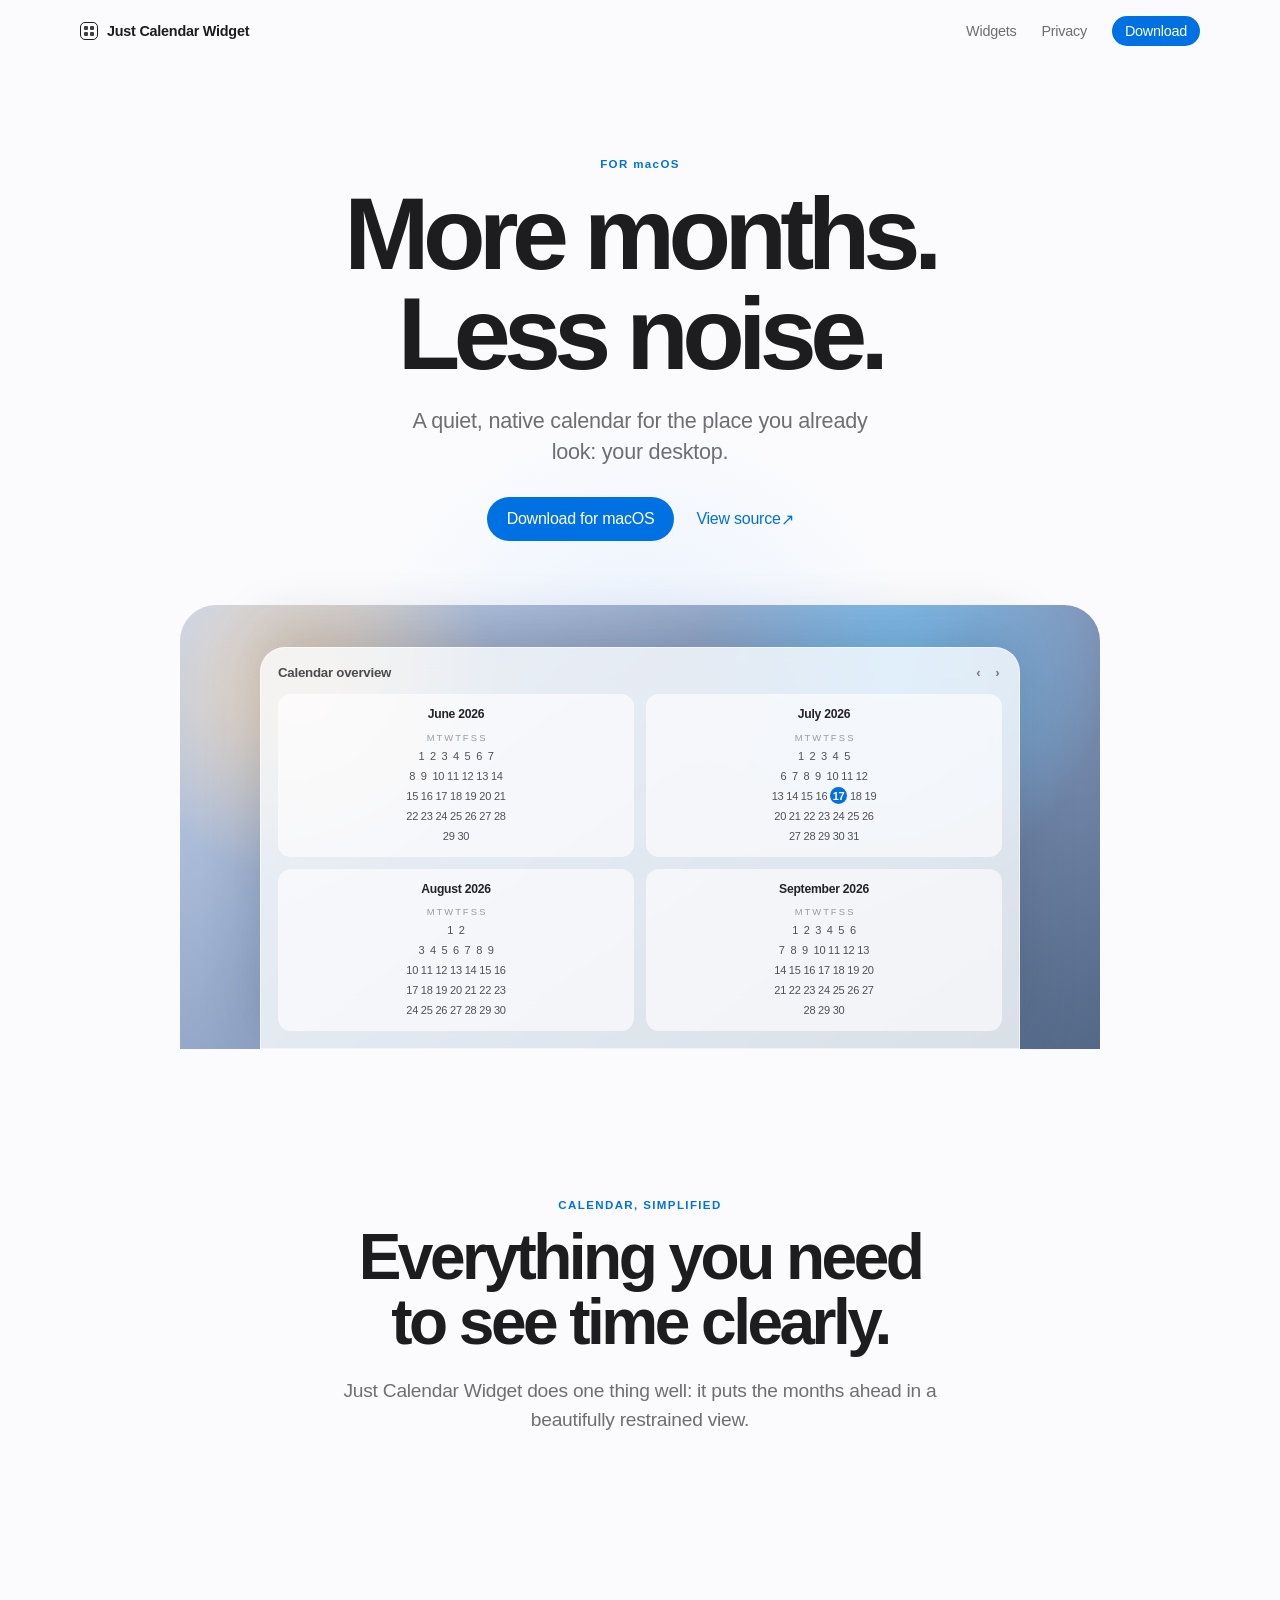
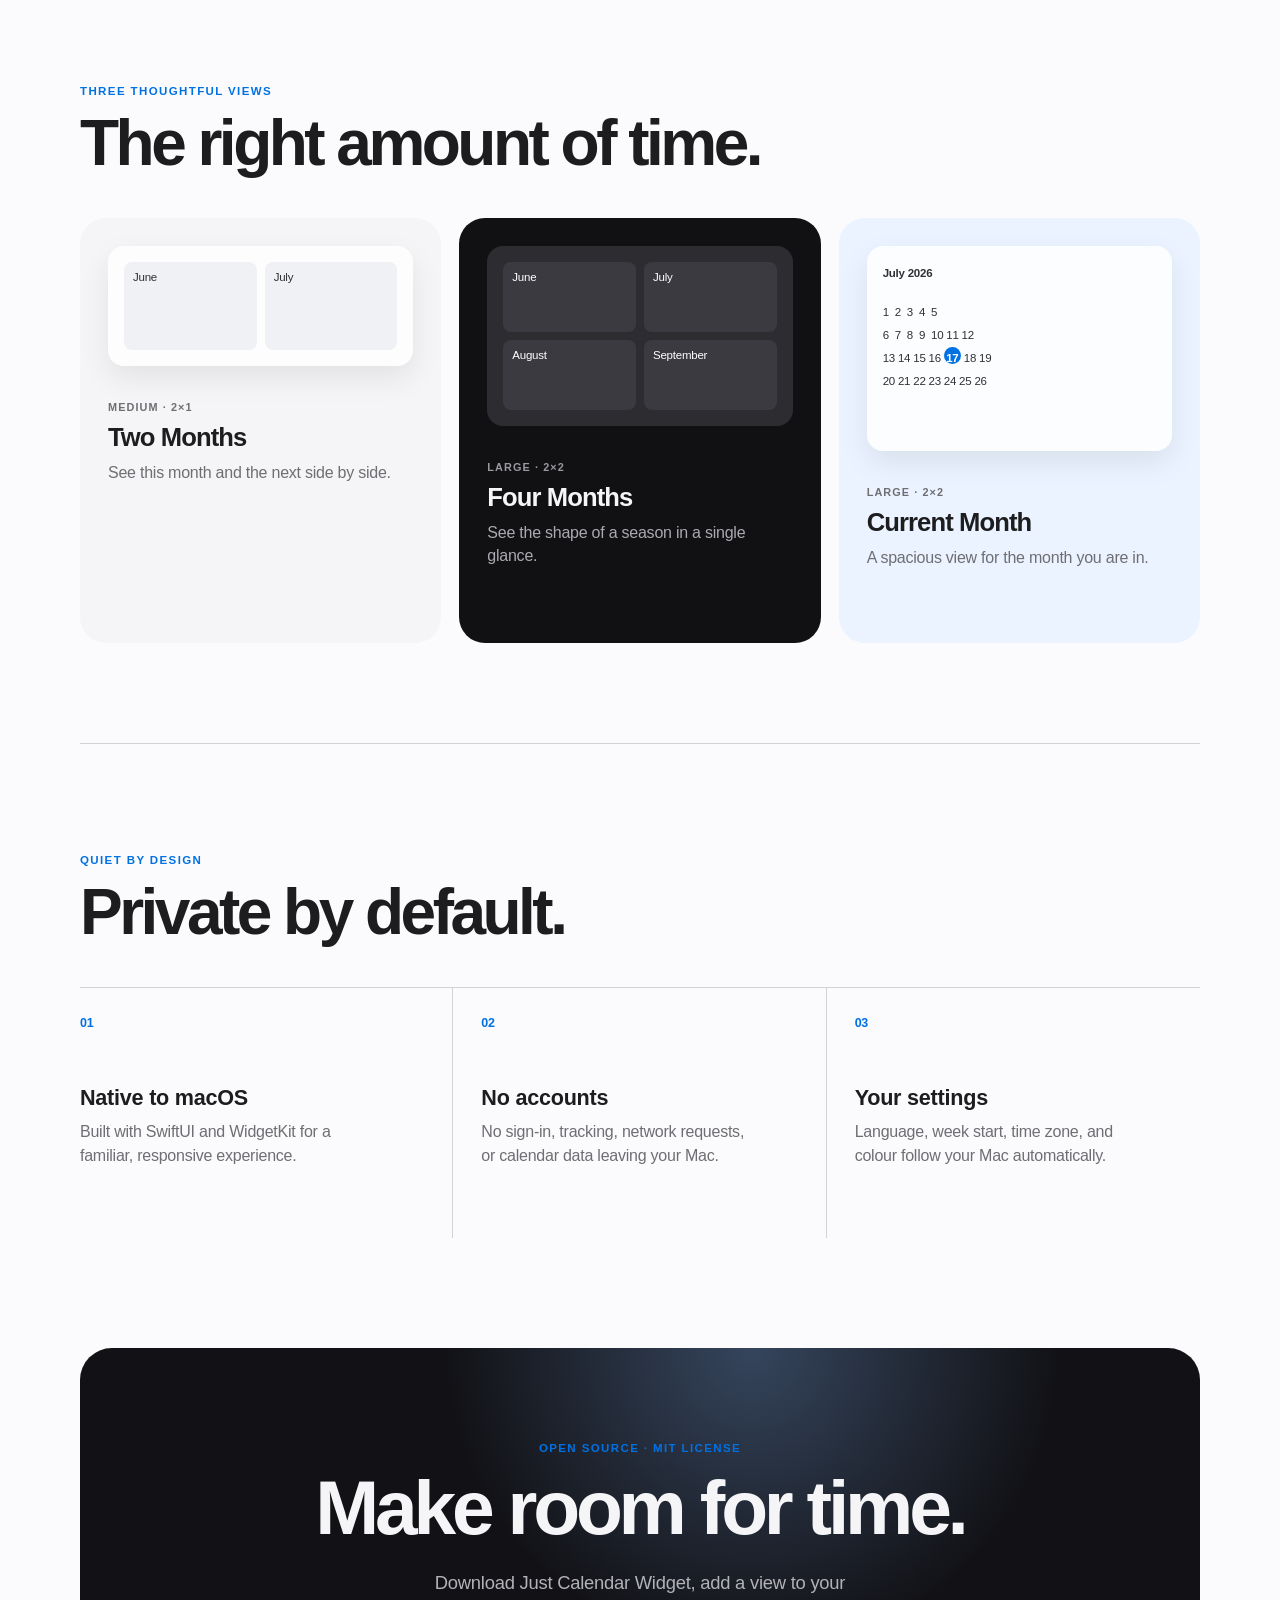
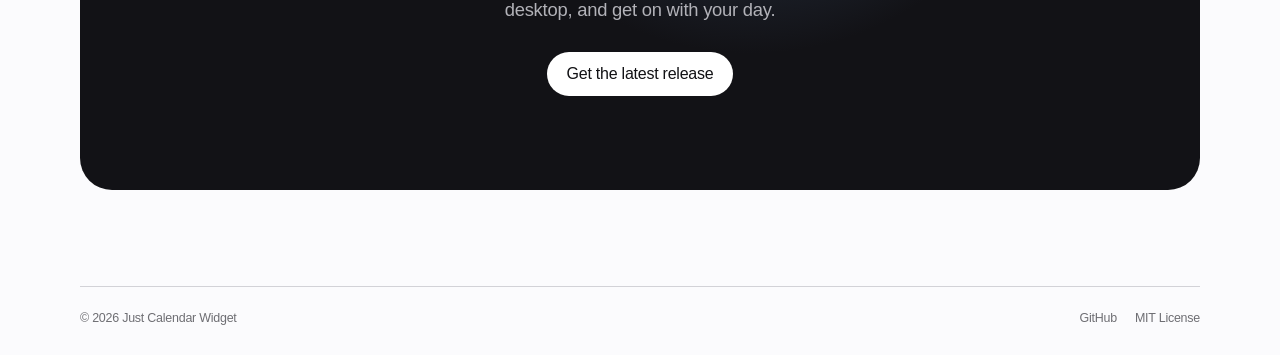
==== docs/index.html @ 38be93eb "chore: automate releases and OSS project setup" ====
<!doctype html>
<html lang="en">
  <head>
    <meta charset="utf-8" />
    <meta name="viewport" content="width=device-width, initial-scale=1" />
    <meta name="description" content="Just Calendar Widget — a quiet, native calendar for your macOS desktop." />
    <meta name="theme-color" content="#f5f5f7" />
    <title>Just Calendar Widget</title>
    <link rel="stylesheet" href="styles.css" />
  </head>
  <body>
    <a class="skip-link" href="#main">Skip to content</a>

    <header class="site-header">
      <a class="brand" href="#top" aria-label="Just Calendar Widget home">
        <span class="brand-mark" aria-hidden="true"><i></i><i></i><i></i><i></i></span>
        <span>Just Calendar Widget</span>
      </a>
      <nav aria-label="Main navigation">
        <a href="#widgets">Widgets</a>
        <a href="#privacy">Privacy</a>
        <a class="nav-download" href="https://github.com/maxxborer/just-calendar-widget/releases">Download</a>
      </nav>
    </header>

    <main id="main">
      <section class="hero" id="top" aria-labelledby="hero-title">
        <p class="eyebrow">FOR macOS</p>
        <h1 id="hero-title">More months.<br />Less noise.</h1>
        <p class="hero-copy">A quiet, native calendar for the place you already look: your desktop.</p>
        <div class="hero-actions">
          <a class="button button-primary" href="https://github.com/maxxborer/just-calendar-widget/releases">Download for macOS</a>
          <a class="button button-text" href="https://github.com/maxxborer/just-calendar-widget">View source <span aria-hidden="true">↗</span></a>
        </div>

        <div class="desktop-preview" aria-label="Preview of a four-month calendar widget">
          <div class="desktop-glow"></div>
          <article class="widget widget-four-months">
            <div class="widget-topline">
              <span>Calendar overview</span>
              <span class="widget-controls" aria-hidden="true">‹&nbsp;&nbsp;›</span>
            </div>
            <div class="month-grid">
              <section class="month-card"><h2>June 2026</h2><p class="weekdays">M T W T F S S</p><p>1&nbsp; 2&nbsp; 3&nbsp; 4&nbsp; 5&nbsp; 6&nbsp; 7<br />8&nbsp; 9&nbsp; 10 11 12 13 14<br />15 16 17 18 19 20 21<br />22 23 24 25 26 27 28<br />29 30</p></section>
              <section class="month-card"><h2>July 2026</h2><p class="weekdays">M T W T F S S</p><p>1&nbsp; 2&nbsp; 3&nbsp; 4&nbsp; 5<br />6&nbsp; 7&nbsp; 8&nbsp; 9&nbsp; 10 11 12<br />13 14 15 16 <b>17</b> 18 19<br />20 21 22 23 24 25 26<br />27 28 29 30 31</p></section>
              <section class="month-card"><h2>August 2026</h2><p class="weekdays">M T W T F S S</p><p>1&nbsp; 2<br />3&nbsp; 4&nbsp; 5&nbsp; 6&nbsp; 7&nbsp; 8&nbsp; 9<br />10 11 12 13 14 15 16<br />17 18 19 20 21 22 23<br />24 25 26 27 28 29 30</p></section>
              <section class="month-card"><h2>September 2026</h2><p class="weekdays">M T W T F S S</p><p>1&nbsp; 2&nbsp; 3&nbsp; 4&nbsp; 5&nbsp; 6<br />7&nbsp; 8&nbsp; 9&nbsp; 10 11 12 13<br />14 15 16 17 18 19 20<br />21 22 23 24 25 26 27<br />28 29 30</p></section>
            </div>
          </article>
        </div>
      </section>

      <section class="statement" aria-labelledby="statement-title">
        <p class="eyebrow">CALENDAR, SIMPLIFIED</p>
        <h2 id="statement-title">Everything you need<br />to see time clearly.</h2>
        <p>Just Calendar Widget does one thing well: it puts the months ahead in a beautifully restrained view.</p>
      </section>

      <section class="widgets" id="widgets" aria-labelledby="widgets-title">
        <div class="section-heading">
          <p class="eyebrow">THREE THOUGHTFUL VIEWS</p>
          <h2 id="widgets-title">The right amount of time.</h2>
        </div>
        <div class="widget-options">
          <article class="option option-wide">
            <div class="mini-widget mini-wide" aria-hidden="true"><span>June</span><span>July</span></div>
            <p class="option-size">MEDIUM · 2×1</p>
            <h3>Two Months</h3>
            <p>See this month and the next side by side.</p>
          </article>
          <article class="option option-square">
            <div class="mini-widget mini-four" aria-hidden="true"><span>June</span><span>July</span><span>August</span><span>September</span></div>
            <p class="option-size">LARGE · 2×2</p>
            <h3>Four Months</h3>
            <p>See the shape of a season in a single glance.</p>
          </article>
          <article class="option option-square option-current">
            <div class="mini-widget mini-current" aria-hidden="true"><strong>July 2026</strong><span>1&nbsp;&nbsp;2&nbsp;&nbsp;3&nbsp;&nbsp;4&nbsp;&nbsp;5<br />6&nbsp;&nbsp;7&nbsp;&nbsp;8&nbsp;&nbsp;9&nbsp; 10&nbsp;11&nbsp;12<br />13&nbsp;14&nbsp;15&nbsp;16&nbsp;<b>17</b>&nbsp;18&nbsp;19<br />20&nbsp;21&nbsp;22&nbsp;23&nbsp;24&nbsp;25&nbsp;26</span></div>
            <p class="option-size">LARGE · 2×2</p>
            <h3>Current Month</h3>
            <p>A spacious view for the month you are in.</p>
          </article>
        </div>
      </section>

      <section class="features" id="privacy" aria-labelledby="features-title">
        <div class="section-heading"><p class="eyebrow">QUIET BY DESIGN</p><h2 id="features-title">Private by default.</h2></div>
        <div class="feature-list">
          <article><span class="feature-number">01</span><h3>Native to macOS</h3><p>Built with SwiftUI and WidgetKit for a familiar, responsive experience.</p></article>
          <article><span class="feature-number">02</span><h3>No accounts</h3><p>No sign-in, tracking, network requests, or calendar data leaving your Mac.</p></article>
          <article><span class="feature-number">03</span><h3>Your settings</h3><p>Language, week start, time zone, and colour follow your Mac automatically.</p></article>
        </div>
      </section>

      <section class="cta" aria-labelledby="cta-title">
        <p class="eyebrow">OPEN SOURCE · MIT LICENSE</p>
        <h2 id="cta-title">Make room for time.</h2>
        <p>Download Just Calendar Widget, add a view to your desktop, and get on with your day.</p>
        <a class="button button-primary" href="https://github.com/maxxborer/just-calendar-widget/releases">Get the latest release</a>
      </section>
    </main>

    <footer>
      <span>© 2026 Just Calendar Widget</span>
      <span><a href="https://github.com/maxxborer/just-calendar-widget">GitHub</a><a href="https://github.com/maxxborer/just-calendar-widget/blob/main/LICENSE">MIT License</a></span>
    </footer>
  </body>
</html>
---- docs/styles.css ----
:root {
  color-scheme: light dark;
  --ink: #1d1d1f;
  --muted: #6e6e73;
  --canvas: #fbfbfd;
  --soft: #f5f5f7;
  --line: #d2d2d7;
  --blue: #0071e3;
  --blue-dark: #0077ed;
  --card: rgba(255, 255, 255, .74);
  font-family: -apple-system, BlinkMacSystemFont, "SF Pro Display", "Helvetica Neue", Arial, sans-serif;
}

* { box-sizing: border-box; }
html { scroll-behavior: smooth; }
body { margin: 0; background: var(--canvas); color: var(--ink); letter-spacing: -.015em; }
a { color: inherit; text-decoration: none; }
a:focus-visible, button:focus-visible { outline: 3px solid var(--blue); outline-offset: 4px; }
.skip-link { position: fixed; top: -4rem; left: 1rem; z-index: 10; padding: .75rem 1rem; background: var(--ink); color: #fff; border-radius: 0 0 .75rem .75rem; }
.skip-link:focus { top: 0; }

.site-header { width: min(1120px, calc(100% - 48px)); height: 62px; margin: 0 auto; display: flex; align-items: center; justify-content: space-between; font-size: .9rem; }
.brand { display: inline-flex; gap: 9px; align-items: center; font-weight: 600; }
.brand-mark { width: 18px; height: 18px; border: 1.8px solid currentColor; border-radius: 5px; display: grid; grid-template-columns: repeat(2, 1fr); gap: 2px; padding: 3px; }
.brand-mark i { border-radius: 1px; background: currentColor; opacity: .85; }
nav { display: flex; align-items: center; gap: 25px; color: var(--muted); }
nav a:hover { color: var(--ink); }
.nav-download { padding: 7px 13px; border-radius: 999px; background: var(--blue); color: #fff; }
.nav-download:hover { background: var(--blue-dark); color: #fff; }

.hero { overflow: hidden; text-align: center; padding: 96px 24px 0; background: radial-gradient(circle at 50% 65%, #e7f1ff 0, transparent 32%), var(--canvas); }
.eyebrow { margin: 0 0 14px; color: var(--blue); font-size: .72rem; font-weight: 700; letter-spacing: .12em; }
h1, h2, h3, p { margin-top: 0; }
h1 { margin-bottom: 20px; font-size: clamp(3.2rem, 8vw, 6.6rem); line-height: .98; letter-spacing: -.065em; }
.hero-copy { max-width: 490px; margin: 0 auto; color: var(--muted); font-size: clamp(1.15rem, 2vw, 1.35rem); line-height: 1.45; }
.hero-actions { display: flex; justify-content: center; align-items: center; gap: 22px; margin: 30px 0 64px; }
.button { display: inline-flex; align-items: center; justify-content: center; min-height: 44px; font-size: 1rem; font-weight: 500; }
.button-primary { padding: 0 20px; border-radius: 999px; background: var(--blue); color: #fff; }
.button-primary:hover { background: var(--blue-dark); }
.button-text { color: var(--blue); }
.button-text:hover { text-decoration: underline; }

.desktop-preview { position: relative; width: min(100%, 920px); margin: 0 auto; padding: 42px 44px 0; min-height: 360px; border-radius: 36px 36px 0 0; background: linear-gradient(145deg, #c5d4ec, #8499bd 55%, #536887); isolation: isolate; }
.desktop-glow { position: absolute; inset: 0; z-index: -1; border-radius: inherit; background: radial-gradient(circle at 14% 20%, rgba(255, 222, 182, .85), transparent 22%), radial-gradient(circle at 78% 16%, rgba(123, 203, 255, .85), transparent 26%); }
.widget { width: min(100%, 760px); margin: 0 auto; padding: 17px; border: 1px solid rgba(255,255,255,.55); border-radius: 25px 25px 0 0; background: rgba(247, 249, 252, .82); box-shadow: 0 -18px 55px rgba(26, 42, 70, .22); backdrop-filter: blur(22px); }
.widget-topline { display: flex; justify-content: space-between; margin-bottom: 14px; font-size: .83rem; font-weight: 700; color: #4c4c50; }
.widget-controls { color: #74767b; letter-spacing: .18em; }
.month-grid { display: grid; grid-template-columns: repeat(2, 1fr); gap: 12px; }
.month-card { min-height: 120px; padding: 10px; border-radius: 13px; background: rgba(255,255,255,.62); font-family: ui-rounded, -apple-system, sans-serif; font-size: clamp(.5rem, 1.1vw, .69rem); line-height: 1.8; color: #505157; white-space: nowrap; }
.month-card h2 { margin: 0 0 4px; font-family: -apple-system, sans-serif; font-size: .76rem; color: #242428; }
.month-card p { margin: 0; }
.month-card .weekdays { color: #9a9aa0; font-size: .59rem; }
.month-card b, .mini-current b { display: inline-grid; width: 17px; height: 17px; place-items: center; border-radius: 50%; background: var(--blue); color: #fff; }

.statement, .widgets, .features, .cta { width: min(1120px, calc(100% - 48px)); margin: 0 auto; }
.statement { max-width: 820px; padding: 150px 0; text-align: center; }
.statement h2, .section-heading h2, .cta h2 { margin-bottom: 22px; font-size: clamp(2.4rem, 5vw, 4.5rem); line-height: 1.02; letter-spacing: -.055em; }
.statement > p:last-child { max-width: 600px; margin: 0 auto; color: var(--muted); font-size: 1.2rem; line-height: 1.5; }
.widgets { padding: 100px 0; }
.section-heading { margin-bottom: 42px; }
.widget-options { display: grid; grid-template-columns: repeat(3, 1fr); gap: 18px; }
.option { min-height: 425px; padding: 28px; border-radius: 26px; background: var(--soft); }
.option:nth-child(2) { background: #111114; color: #f5f5f7; }
.option-current { background: #eaf3ff; }
.mini-widget { display: grid; gap: 8px; margin-bottom: 35px; padding: 16px; border-radius: 16px; background: rgba(255,255,255,.84); color: #303035; box-shadow: 0 12px 30px rgba(0,0,0,.08); font-size: .72rem; }
.mini-wide { min-height: 120px; grid-template-columns: repeat(2, 1fr); }
.mini-wide span, .mini-four span { padding: 9px; border-radius: 8px; background: #f0f1f5; }
.mini-four { min-height: 180px; grid-template-columns: repeat(2, 1fr); }
.option:nth-child(2) .mini-widget { background: #2c2c31; color: #fff; box-shadow: none; }
.option:nth-child(2) .mini-four span { background: #3a3a40; }
.mini-current { min-height: 205px; align-content: start; line-height: 2; font-family: ui-rounded, -apple-system, sans-serif; }
.mini-current strong { margin-bottom: 8px; font-family: -apple-system, sans-serif; }
.option-size { margin: 0 0 10px; color: var(--muted); font-size: .68rem; font-weight: 700; letter-spacing: .1em; }
.option:nth-child(2) .option-size { color: #99999e; }
.option h3 { margin-bottom: 9px; font-size: 1.6rem; letter-spacing: -.035em; }
.option > p:last-child { color: var(--muted); line-height: 1.45; }
.option:nth-child(2) > p:last-child { color: #aaaab0; }

.features { padding: 110px 0; border-top: 1px solid var(--line); }
.feature-list { display: grid; grid-template-columns: repeat(3, 1fr); border-top: 1px solid var(--line); }
.feature-list article { min-height: 250px; padding: 28px 28px 0 0; border-right: 1px solid var(--line); }
.feature-list article + article { padding-left: 28px; }
.feature-list article:last-child { border-right: 0; }
.feature-number { display: block; margin-bottom: 55px; color: var(--blue); font-size: .78rem; font-weight: 700; }
.feature-list h3 { margin-bottom: 9px; font-size: 1.35rem; }
.feature-list p { max-width: 280px; color: var(--muted); line-height: 1.45; }

.cta { margin-bottom: 96px; padding: 94px 24px; text-align: center; border-radius: 32px; color: #f5f5f7; background: radial-gradient(circle at 60% 0, #35455d, transparent 38%), #121216; }
.cta h2 { font-size: clamp(2.7rem, 6vw, 5.2rem); }
.cta > p:not(.eyebrow) { max-width: 480px; margin: 0 auto 28px; color: #b2b2b8; font-size: 1.15rem; line-height: 1.5; }
.cta .button-primary { background: #fff; color: #111114; }
.cta .button-primary:hover { background: #e8e8ed; }
footer { width: min(1120px, calc(100% - 48px)); margin: 0 auto; padding: 24px 0 30px; display: flex; justify-content: space-between; gap: 18px; border-top: 1px solid var(--line); color: var(--muted); font-size: .78rem; }
footer span:last-child { display: flex; gap: 18px; }
footer a:hover { color: var(--ink); }

@media (max-width: 760px) {
  .site-header { width: min(100% - 32px, 1120px); }
  nav a:not(.nav-download) { display: none; }
  .hero { padding-top: 72px; }
  .desktop-preview { padding: 22px 14px 0; min-height: 300px; border-radius: 25px 25px 0 0; }
  .widget { padding: 11px; border-radius: 18px 18px 0 0; }
  .month-grid { gap: 7px; }
  .month-card { min-height: 99px; padding: 6px; font-size: .42rem; }
  .month-card h2 { font-size: .56rem; }
  .month-card .weekdays { font-size: .41rem; }
  .statement, .widgets, .features, .cta { width: min(100% - 32px, 1120px); }
  .statement { padding: 96px 0; }
  .widget-options, .feature-list { grid-template-columns: 1fr; }
  .option { min-height: auto; }
  .feature-list article, .feature-list article + article { min-height: auto; padding: 26px 0; border-right: 0; border-bottom: 1px solid var(--line); }
  .feature-number { margin-bottom: 26px; }
  .cta { margin-bottom: 42px; padding: 70px 20px; }
  footer { width: min(100% - 32px, 1120px); flex-direction: column; }
}

@media (prefers-color-scheme: dark) {
  :root { --ink: #f5f5f7; --muted: #a1a1a6; --canvas: #000; --soft: #171719; --line: #424245; --card: rgba(29,29,31,.8); }
  .hero { background: radial-gradient(circle at 50% 65%, #102846 0, transparent 34%), var(--canvas); }
  .option-current { background: #10233d; }
  .mini-widget { background: #2b2b30; color: #f5f5f7; box-shadow: none; }
  .mini-wide span, .mini-four span { background: #3a3a40; }
  .widget { background: rgba(29,29,31,.82); border-color: rgba(255,255,255,.18); }
  .widget-topline, .month-card { color: #f1f1f3; }
  .month-card { background: rgba(255,255,255,.08); }
  .month-card h2 { color: #fff; }
  .month-card .weekdays { color: #aaaab0; }
  footer a:hover, nav a:hover { color: #fff; }
}

@media (prefers-reduced-motion: reduce) { html { scroll-behavior: auto; } }
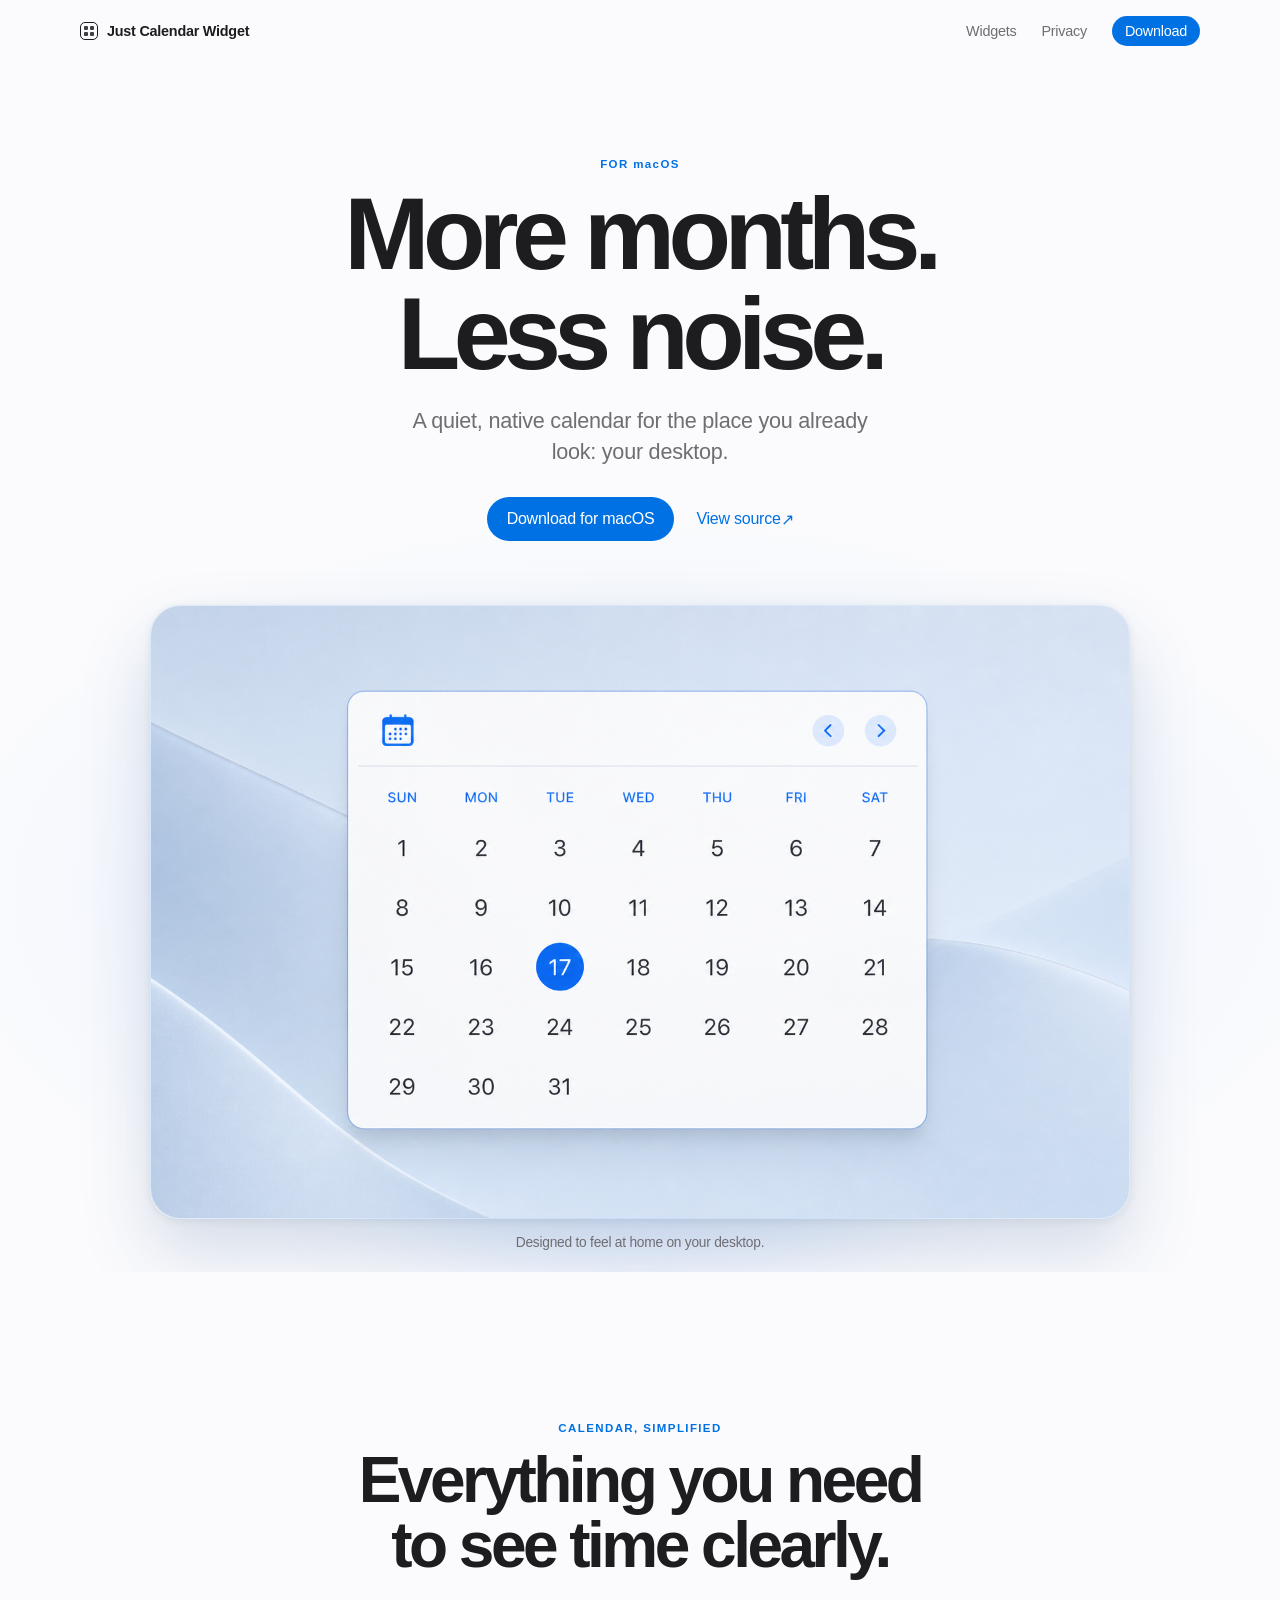
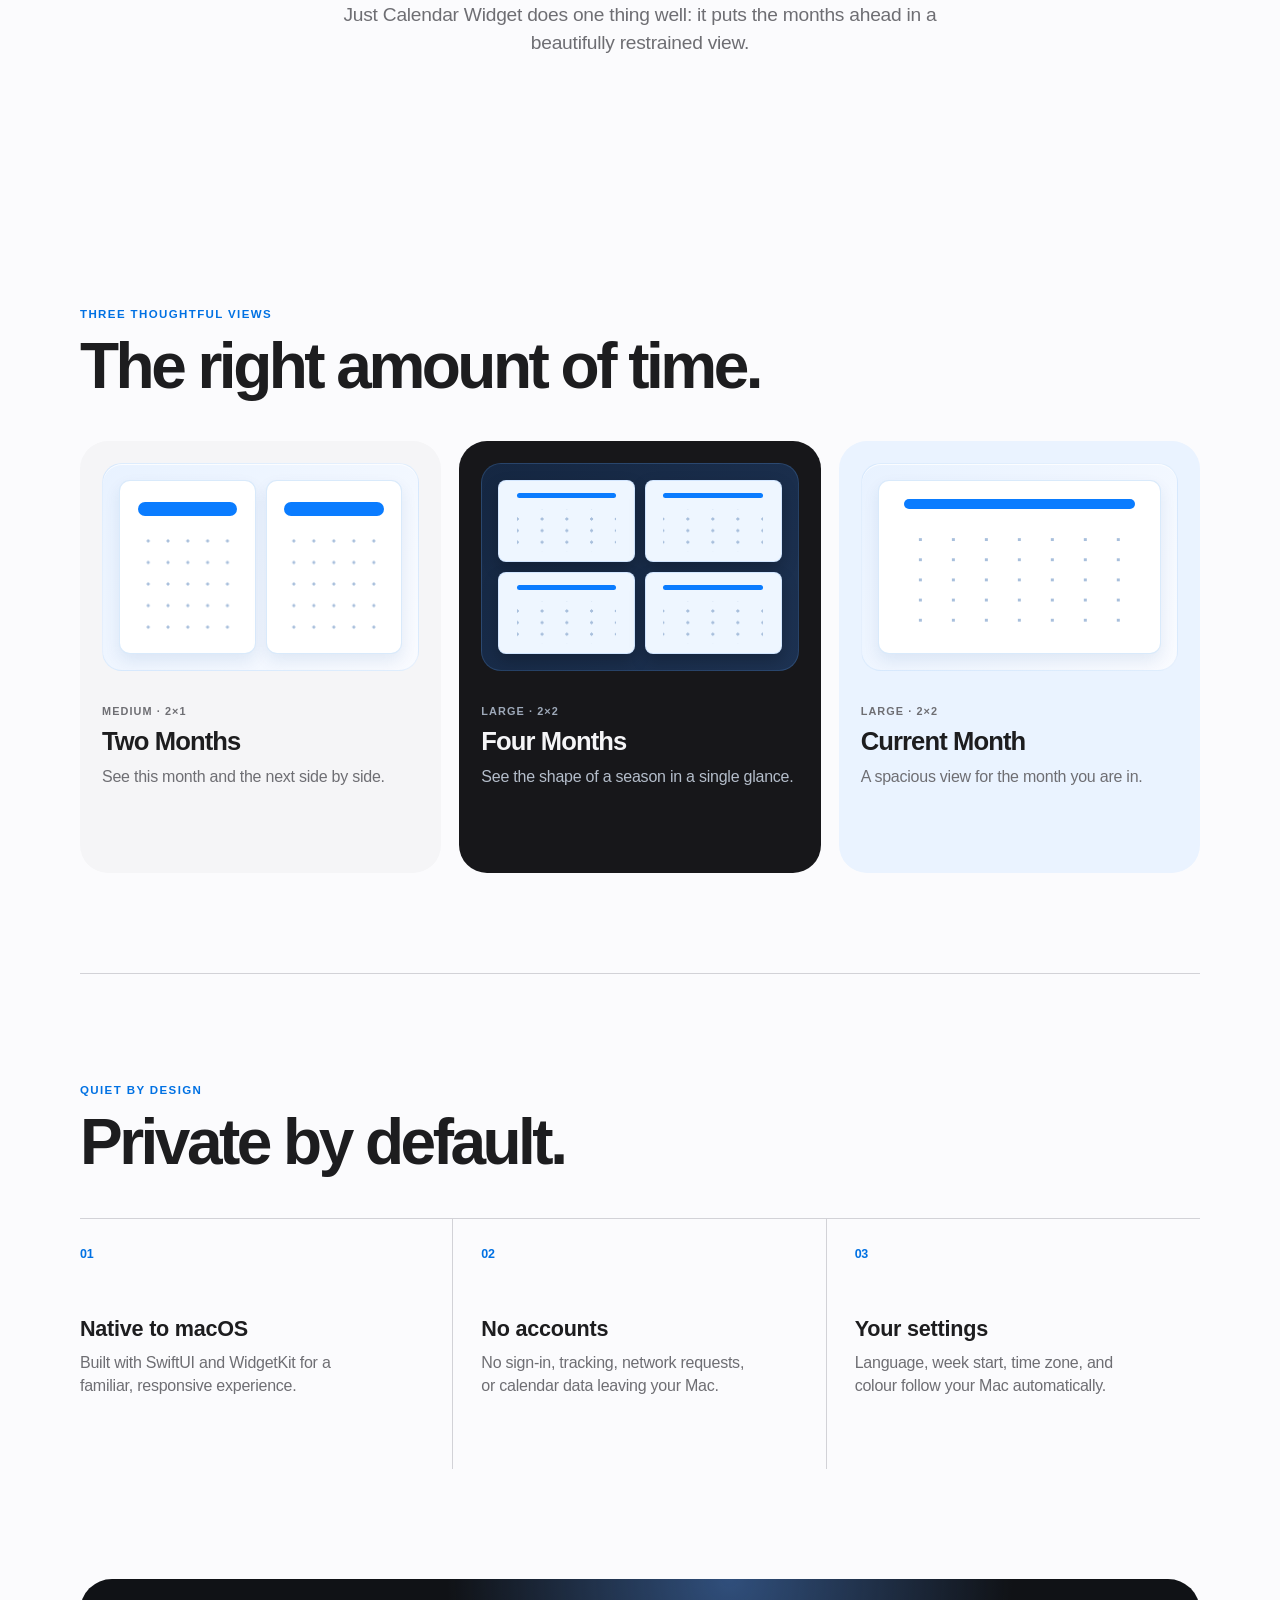
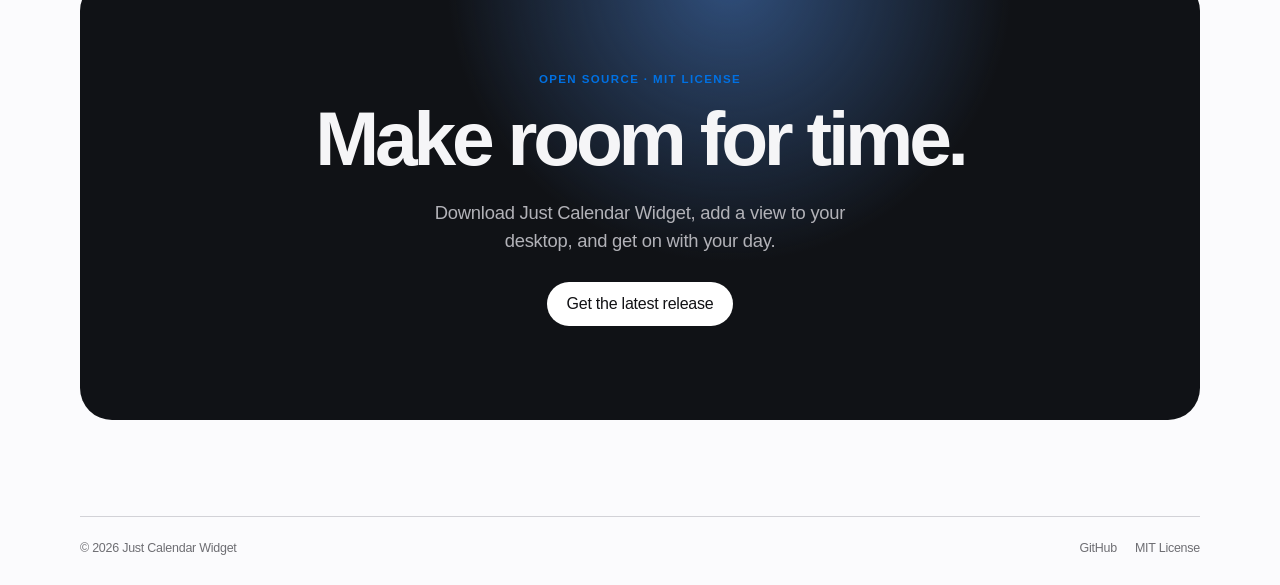
==== commit 1d43d735: "feat: improve installation and product site" ====
--- a/docs/index.html
+++ b/docs/index.html
@@ -33,21 +33,10 @@
           <a class="button button-text" href="https://github.com/maxxborer/just-calendar-widget">View source <span aria-hidden="true">↗</span></a>
         </div>
 
-        <div class="desktop-preview" aria-label="Preview of a four-month calendar widget">
-          <div class="desktop-glow"></div>
-          <article class="widget widget-four-months">
-            <div class="widget-topline">
-              <span>Calendar overview</span>
-              <span class="widget-controls" aria-hidden="true">‹&nbsp;&nbsp;›</span>
-            </div>
-            <div class="month-grid">
-              <section class="month-card"><h2>June 2026</h2><p class="weekdays">M T W T F S S</p><p>1&nbsp; 2&nbsp; 3&nbsp; 4&nbsp; 5&nbsp; 6&nbsp; 7<br />8&nbsp; 9&nbsp; 10 11 12 13 14<br />15 16 17 18 19 20 21<br />22 23 24 25 26 27 28<br />29 30</p></section>
-              <section class="month-card"><h2>July 2026</h2><p class="weekdays">M T W T F S S</p><p>1&nbsp; 2&nbsp; 3&nbsp; 4&nbsp; 5<br />6&nbsp; 7&nbsp; 8&nbsp; 9&nbsp; 10 11 12<br />13 14 15 16 <b>17</b> 18 19<br />20 21 22 23 24 25 26<br />27 28 29 30 31</p></section>
-              <section class="month-card"><h2>August 2026</h2><p class="weekdays">M T W T F S S</p><p>1&nbsp; 2<br />3&nbsp; 4&nbsp; 5&nbsp; 6&nbsp; 7&nbsp; 8&nbsp; 9<br />10 11 12 13 14 15 16<br />17 18 19 20 21 22 23<br />24 25 26 27 28 29 30</p></section>
-              <section class="month-card"><h2>September 2026</h2><p class="weekdays">M T W T F S S</p><p>1&nbsp; 2&nbsp; 3&nbsp; 4&nbsp; 5&nbsp; 6<br />7&nbsp; 8&nbsp; 9&nbsp; 10 11 12 13<br />14 15 16 17 18 19 20<br />21 22 23 24 25 26 27<br />28 29 30</p></section>
-            </div>
-          </article>
-        </div>
+        <figure class="product-preview">
+          <img src="images/widget-preview.png" width="1586" height="992" alt="Just Calendar Widget showing a spacious month view with the current day highlighted in blue" />
+          <figcaption>Designed to feel at home on your desktop.</figcaption>
+        </figure>
       </section>
 
       <section class="statement" aria-labelledby="statement-title">
@@ -63,19 +52,23 @@
         </div>
         <div class="widget-options">
           <article class="option option-wide">
-            <div class="mini-widget mini-wide" aria-hidden="true"><span>June</span><span>July</span></div>
+            <div class="layout-preview layout-two" aria-hidden="true">
+              <span class="layout-month"></span><span class="layout-month"></span>
+            </div>
             <p class="option-size">MEDIUM · 2×1</p>
             <h3>Two Months</h3>
             <p>See this month and the next side by side.</p>
           </article>
           <article class="option option-square">
-            <div class="mini-widget mini-four" aria-hidden="true"><span>June</span><span>July</span><span>August</span><span>September</span></div>
+            <div class="layout-preview layout-four" aria-hidden="true">
+              <span class="layout-month"></span><span class="layout-month"></span><span class="layout-month"></span><span class="layout-month"></span>
+            </div>
             <p class="option-size">LARGE · 2×2</p>
             <h3>Four Months</h3>
             <p>See the shape of a season in a single glance.</p>
           </article>
           <article class="option option-square option-current">
-            <div class="mini-widget mini-current" aria-hidden="true"><strong>July 2026</strong><span>1&nbsp;&nbsp;2&nbsp;&nbsp;3&nbsp;&nbsp;4&nbsp;&nbsp;5<br />6&nbsp;&nbsp;7&nbsp;&nbsp;8&nbsp;&nbsp;9&nbsp; 10&nbsp;11&nbsp;12<br />13&nbsp;14&nbsp;15&nbsp;16&nbsp;<b>17</b>&nbsp;18&nbsp;19<br />20&nbsp;21&nbsp;22&nbsp;23&nbsp;24&nbsp;25&nbsp;26</span></div>
+            <div class="layout-preview layout-current" aria-hidden="true"><span class="layout-month"></span></div>
             <p class="option-size">LARGE · 2×2</p>
             <h3>Current Month</h3>
             <p>A spacious view for the month you are in.</p>
--- a/docs/styles.css
+++ b/docs/styles.css
@@ -3,11 +3,10 @@
   --ink: #1d1d1f;
   --muted: #6e6e73;
   --canvas: #fbfbfd;
-  --soft: #f5f5f7;
+  --surface: #f5f5f7;
   --line: #d2d2d7;
   --blue: #0071e3;
-  --blue-dark: #0077ed;
-  --card: rgba(255, 255, 255, .74);
+  --blue-hover: #0077ed;
   font-family: -apple-system, BlinkMacSystemFont, "SF Pro Display", "Helvetica Neue", Arial, sans-serif;
 }
 
@@ -15,66 +14,66 @@
 html { scroll-behavior: smooth; }
 body { margin: 0; background: var(--canvas); color: var(--ink); letter-spacing: -.015em; }
 a { color: inherit; text-decoration: none; }
-a:focus-visible, button:focus-visible { outline: 3px solid var(--blue); outline-offset: 4px; }
-.skip-link { position: fixed; top: -4rem; left: 1rem; z-index: 10; padding: .75rem 1rem; background: var(--ink); color: #fff; border-radius: 0 0 .75rem .75rem; }
+a:focus-visible { outline: 3px solid var(--blue); outline-offset: 4px; }
+.skip-link { position: fixed; top: -4rem; left: 1rem; z-index: 10; padding: .75rem 1rem; border-radius: 0 0 .75rem .75rem; background: var(--ink); color: #fff; }
 .skip-link:focus { top: 0; }
 
 .site-header { width: min(1120px, calc(100% - 48px)); height: 62px; margin: 0 auto; display: flex; align-items: center; justify-content: space-between; font-size: .9rem; }
-.brand { display: inline-flex; gap: 9px; align-items: center; font-weight: 600; }
-.brand-mark { width: 18px; height: 18px; border: 1.8px solid currentColor; border-radius: 5px; display: grid; grid-template-columns: repeat(2, 1fr); gap: 2px; padding: 3px; }
+.brand { display: inline-flex; align-items: center; gap: 9px; font-weight: 600; }
+.brand-mark { display: grid; width: 18px; height: 18px; grid-template-columns: repeat(2, 1fr); gap: 2px; padding: 3px; border: 1.8px solid currentColor; border-radius: 5px; }
 .brand-mark i { border-radius: 1px; background: currentColor; opacity: .85; }
 nav { display: flex; align-items: center; gap: 25px; color: var(--muted); }
 nav a:hover { color: var(--ink); }
 .nav-download { padding: 7px 13px; border-radius: 999px; background: var(--blue); color: #fff; }
-.nav-download:hover { background: var(--blue-dark); color: #fff; }
+.nav-download:hover { background: var(--blue-hover); color: #fff; }
 
-.hero { overflow: hidden; text-align: center; padding: 96px 24px 0; background: radial-gradient(circle at 50% 65%, #e7f1ff 0, transparent 32%), var(--canvas); }
+.hero { overflow: hidden; padding: 96px 24px 0; text-align: center; background: radial-gradient(ellipse 56% 32% at 50% 69%, #e3efff 0%, transparent 100%), var(--canvas); }
 .eyebrow { margin: 0 0 14px; color: var(--blue); font-size: .72rem; font-weight: 700; letter-spacing: .12em; }
 h1, h2, h3, p { margin-top: 0; }
 h1 { margin-bottom: 20px; font-size: clamp(3.2rem, 8vw, 6.6rem); line-height: .98; letter-spacing: -.065em; }
 .hero-copy { max-width: 490px; margin: 0 auto; color: var(--muted); font-size: clamp(1.15rem, 2vw, 1.35rem); line-height: 1.45; }
-.hero-actions { display: flex; justify-content: center; align-items: center; gap: 22px; margin: 30px 0 64px; }
+.hero-actions { display: flex; align-items: center; justify-content: center; gap: 22px; margin: 30px 0 64px; }
 .button { display: inline-flex; align-items: center; justify-content: center; min-height: 44px; font-size: 1rem; font-weight: 500; }
 .button-primary { padding: 0 20px; border-radius: 999px; background: var(--blue); color: #fff; }
-.button-primary:hover { background: var(--blue-dark); }
+.button-primary:hover { background: var(--blue-hover); }
 .button-text { color: var(--blue); }
 .button-text:hover { text-decoration: underline; }
 
-.desktop-preview { position: relative; width: min(100%, 920px); margin: 0 auto; padding: 42px 44px 0; min-height: 360px; border-radius: 36px 36px 0 0; background: linear-gradient(145deg, #c5d4ec, #8499bd 55%, #536887); isolation: isolate; }
-.desktop-glow { position: absolute; inset: 0; z-index: -1; border-radius: inherit; background: radial-gradient(circle at 14% 20%, rgba(255, 222, 182, .85), transparent 22%), radial-gradient(circle at 78% 16%, rgba(123, 203, 255, .85), transparent 26%); }
-.widget { width: min(100%, 760px); margin: 0 auto; padding: 17px; border: 1px solid rgba(255,255,255,.55); border-radius: 25px 25px 0 0; background: rgba(247, 249, 252, .82); box-shadow: 0 -18px 55px rgba(26, 42, 70, .22); backdrop-filter: blur(22px); }
-.widget-topline { display: flex; justify-content: space-between; margin-bottom: 14px; font-size: .83rem; font-weight: 700; color: #4c4c50; }
-.widget-controls { color: #74767b; letter-spacing: .18em; }
-.month-grid { display: grid; grid-template-columns: repeat(2, 1fr); gap: 12px; }
-.month-card { min-height: 120px; padding: 10px; border-radius: 13px; background: rgba(255,255,255,.62); font-family: ui-rounded, -apple-system, sans-serif; font-size: clamp(.5rem, 1.1vw, .69rem); line-height: 1.8; color: #505157; white-space: nowrap; }
-.month-card h2 { margin: 0 0 4px; font-family: -apple-system, sans-serif; font-size: .76rem; color: #242428; }
-.month-card p { margin: 0; }
-.month-card .weekdays { color: #9a9aa0; font-size: .59rem; }
-.month-card b, .mini-current b { display: inline-grid; width: 17px; height: 17px; place-items: center; border-radius: 50%; background: var(--blue); color: #fff; }
+.product-preview { position: relative; width: min(100%, 980px); margin: 0 auto; padding: 0 0 22px; }
+.product-preview::before { position: absolute; inset: 19% 12% 4%; z-index: 0; border-radius: 50%; background: #b7d1fa; filter: blur(54px); content: ""; opacity: .46; }
+.product-preview img { position: relative; z-index: 1; display: block; width: 100%; height: auto; border: 1px solid rgba(0, 113, 227, .12); border-radius: 30px; box-shadow: 0 34px 70px rgba(37, 82, 137, .18), 0 2px 8px rgba(29, 29, 31, .08); }
+.product-preview figcaption { position: relative; z-index: 1; margin-top: 16px; color: var(--muted); font-size: .86rem; }
 
 .statement, .widgets, .features, .cta { width: min(1120px, calc(100% - 48px)); margin: 0 auto; }
 .statement { max-width: 820px; padding: 150px 0; text-align: center; }
 .statement h2, .section-heading h2, .cta h2 { margin-bottom: 22px; font-size: clamp(2.4rem, 5vw, 4.5rem); line-height: 1.02; letter-spacing: -.055em; }
 .statement > p:last-child { max-width: 600px; margin: 0 auto; color: var(--muted); font-size: 1.2rem; line-height: 1.5; }
+
 .widgets { padding: 100px 0; }
 .section-heading { margin-bottom: 42px; }
 .widget-options { display: grid; grid-template-columns: repeat(3, 1fr); gap: 18px; }
-.option { min-height: 425px; padding: 28px; border-radius: 26px; background: var(--soft); }
-.option:nth-child(2) { background: #111114; color: #f5f5f7; }
+.option { min-height: 432px; padding: 22px; border-radius: 28px; background: var(--surface); }
+.option:nth-child(2) { color: #f5f5f7; background: #17171a; }
 .option-current { background: #eaf3ff; }
-.mini-widget { display: grid; gap: 8px; margin-bottom: 35px; padding: 16px; border-radius: 16px; background: rgba(255,255,255,.84); color: #303035; box-shadow: 0 12px 30px rgba(0,0,0,.08); font-size: .72rem; }
-.mini-wide { min-height: 120px; grid-template-columns: repeat(2, 1fr); }
-.mini-wide span, .mini-four span { padding: 9px; border-radius: 8px; background: #f0f1f5; }
-.mini-four { min-height: 180px; grid-template-columns: repeat(2, 1fr); }
-.option:nth-child(2) .mini-widget { background: #2c2c31; color: #fff; box-shadow: none; }
-.option:nth-child(2) .mini-four span { background: #3a3a40; }
-.mini-current { min-height: 205px; align-content: start; line-height: 2; font-family: ui-rounded, -apple-system, sans-serif; }
-.mini-current strong { margin-bottom: 8px; font-family: -apple-system, sans-serif; }
+.layout-preview { display: grid; min-height: 208px; gap: 10px; margin-bottom: 34px; padding: 16px; overflow: hidden; border: 1px solid rgba(0, 113, 227, .08); border-radius: 20px; background: linear-gradient(135deg, #e8f2ff, #f9fbff); box-shadow: inset 0 1px rgba(255, 255, 255, .82); }
+.layout-two { grid-template-columns: repeat(2, 1fr); }
+.layout-four { grid-template-columns: repeat(2, 1fr); grid-template-rows: repeat(2, 1fr); }
+.layout-current { grid-template-columns: 1fr; }
+.layout-month { position: relative; display: block; min-width: 0; border: 1px solid rgba(0, 113, 227, .15); border-radius: 11px; background: #fff; box-shadow: 0 7px 16px rgba(0, 68, 145, .09); }
+.layout-month::before { position: absolute; top: 12%; right: 13%; left: 13%; height: 8%; border-radius: 99px; background: #0a7cff; content: ""; }
+.layout-month::after { position: absolute; top: 31%; right: 13%; bottom: 12%; left: 13%; border-radius: 4px; background-image: radial-gradient(circle, #a8bfdc 1.4px, transparent 1.7px); background-position: center; background-size: 20% 22%; content: ""; }
+.layout-four .layout-month { border-radius: 8px; }
+.layout-four .layout-month::before { top: 14%; height: 7%; }
+.layout-four .layout-month::after { top: 34%; background-size: 25% 27%; }
+.layout-current .layout-month::before { top: 10%; right: 9%; left: 9%; height: 6%; }
+.layout-current .layout-month::after { top: 25%; right: 9%; bottom: 10%; left: 9%; background-size: 14.28% 18%; }
+.option:nth-child(2) .layout-preview { border-color: rgba(112, 176, 255, .18); background: linear-gradient(135deg, #152742, #1d3252); box-shadow: none; }
+.option:nth-child(2) .layout-month { border-color: rgba(149, 196, 255, .32); background: #eef6ff; box-shadow: 0 7px 16px rgba(0, 0, 0, .22); }
 .option-size { margin: 0 0 10px; color: var(--muted); font-size: .68rem; font-weight: 700; letter-spacing: .1em; }
-.option:nth-child(2) .option-size { color: #99999e; }
+.option:nth-child(2) .option-size { color: #9ea9b9; }
 .option h3 { margin-bottom: 9px; font-size: 1.6rem; letter-spacing: -.035em; }
 .option > p:last-child { color: var(--muted); line-height: 1.45; }
-.option:nth-child(2) > p:last-child { color: #aaaab0; }
+.option:nth-child(2) > p:last-child { color: #b4bdca; }
 
 .features { padding: 110px 0; border-top: 1px solid var(--line); }
 .feature-list { display: grid; grid-template-columns: repeat(3, 1fr); border-top: 1px solid var(--line); }
@@ -85,12 +84,12 @@
 .feature-list h3 { margin-bottom: 9px; font-size: 1.35rem; }
 .feature-list p { max-width: 280px; color: var(--muted); line-height: 1.45; }
 
-.cta { margin-bottom: 96px; padding: 94px 24px; text-align: center; border-radius: 32px; color: #f5f5f7; background: radial-gradient(circle at 60% 0, #35455d, transparent 38%), #121216; }
+.cta { margin-bottom: 96px; padding: 94px 24px; border-radius: 32px; background: radial-gradient(circle at 58% 0, #304f7c, transparent 36%), #101216; color: #f5f5f7; text-align: center; }
 .cta h2 { font-size: clamp(2.7rem, 6vw, 5.2rem); }
 .cta > p:not(.eyebrow) { max-width: 480px; margin: 0 auto 28px; color: #b2b2b8; font-size: 1.15rem; line-height: 1.5; }
 .cta .button-primary { background: #fff; color: #111114; }
 .cta .button-primary:hover { background: #e8e8ed; }
-footer { width: min(1120px, calc(100% - 48px)); margin: 0 auto; padding: 24px 0 30px; display: flex; justify-content: space-between; gap: 18px; border-top: 1px solid var(--line); color: var(--muted); font-size: .78rem; }
+footer { display: flex; width: min(1120px, calc(100% - 48px)); justify-content: space-between; gap: 18px; margin: 0 auto; padding: 24px 0 30px; border-top: 1px solid var(--line); color: var(--muted); font-size: .78rem; }
 footer span:last-child { display: flex; gap: 18px; }
 footer a:hover { color: var(--ink); }
 
@@ -98,16 +97,14 @@
   .site-header { width: min(100% - 32px, 1120px); }
   nav a:not(.nav-download) { display: none; }
   .hero { padding-top: 72px; }
-  .desktop-preview { padding: 22px 14px 0; min-height: 300px; border-radius: 25px 25px 0 0; }
-  .widget { padding: 11px; border-radius: 18px 18px 0 0; }
-  .month-grid { gap: 7px; }
-  .month-card { min-height: 99px; padding: 6px; font-size: .42rem; }
-  .month-card h2 { font-size: .56rem; }
-  .month-card .weekdays { font-size: .41rem; }
+  .hero-actions { flex-direction: column; gap: 16px; margin-bottom: 48px; }
+  .product-preview { width: min(100%, 640px); }
+  .product-preview img { border-radius: 20px; }
   .statement, .widgets, .features, .cta { width: min(100% - 32px, 1120px); }
   .statement { padding: 96px 0; }
   .widget-options, .feature-list { grid-template-columns: 1fr; }
   .option { min-height: auto; }
+  .layout-preview { min-height: 190px; }
   .feature-list article, .feature-list article + article { min-height: auto; padding: 26px 0; border-right: 0; border-bottom: 1px solid var(--line); }
   .feature-number { margin-bottom: 26px; }
   .cta { margin-bottom: 42px; padding: 70px 20px; }
@@ -115,16 +112,13 @@
 }
 
 @media (prefers-color-scheme: dark) {
-  :root { --ink: #f5f5f7; --muted: #a1a1a6; --canvas: #000; --soft: #171719; --line: #424245; --card: rgba(29,29,31,.8); }
-  .hero { background: radial-gradient(circle at 50% 65%, #102846 0, transparent 34%), var(--canvas); }
+  :root { --ink: #f5f5f7; --muted: #a1a1a6; --canvas: #000; --surface: #171719; --line: #424245; }
+  .hero { background: radial-gradient(ellipse 56% 32% at 50% 69%, #102846 0%, transparent 100%), var(--canvas); }
+  .product-preview::before { background: #194d91; opacity: .42; }
+  .product-preview img { border-color: rgba(126, 180, 255, .24); box-shadow: 0 34px 70px rgba(0, 0, 0, .44); }
   .option-current { background: #10233d; }
-  .mini-widget { background: #2b2b30; color: #f5f5f7; box-shadow: none; }
-  .mini-wide span, .mini-four span { background: #3a3a40; }
-  .widget { background: rgba(29,29,31,.82); border-color: rgba(255,255,255,.18); }
-  .widget-topline, .month-card { color: #f1f1f3; }
-  .month-card { background: rgba(255,255,255,.08); }
-  .month-card h2 { color: #fff; }
-  .month-card .weekdays { color: #aaaab0; }
+  .layout-preview { border-color: rgba(126, 180, 255, .16); background: linear-gradient(135deg, #142640, #1c3354); }
+  .layout-month { border-color: rgba(149, 196, 255, .28); }
   footer a:hover, nav a:hover { color: #fff; }
 }
 
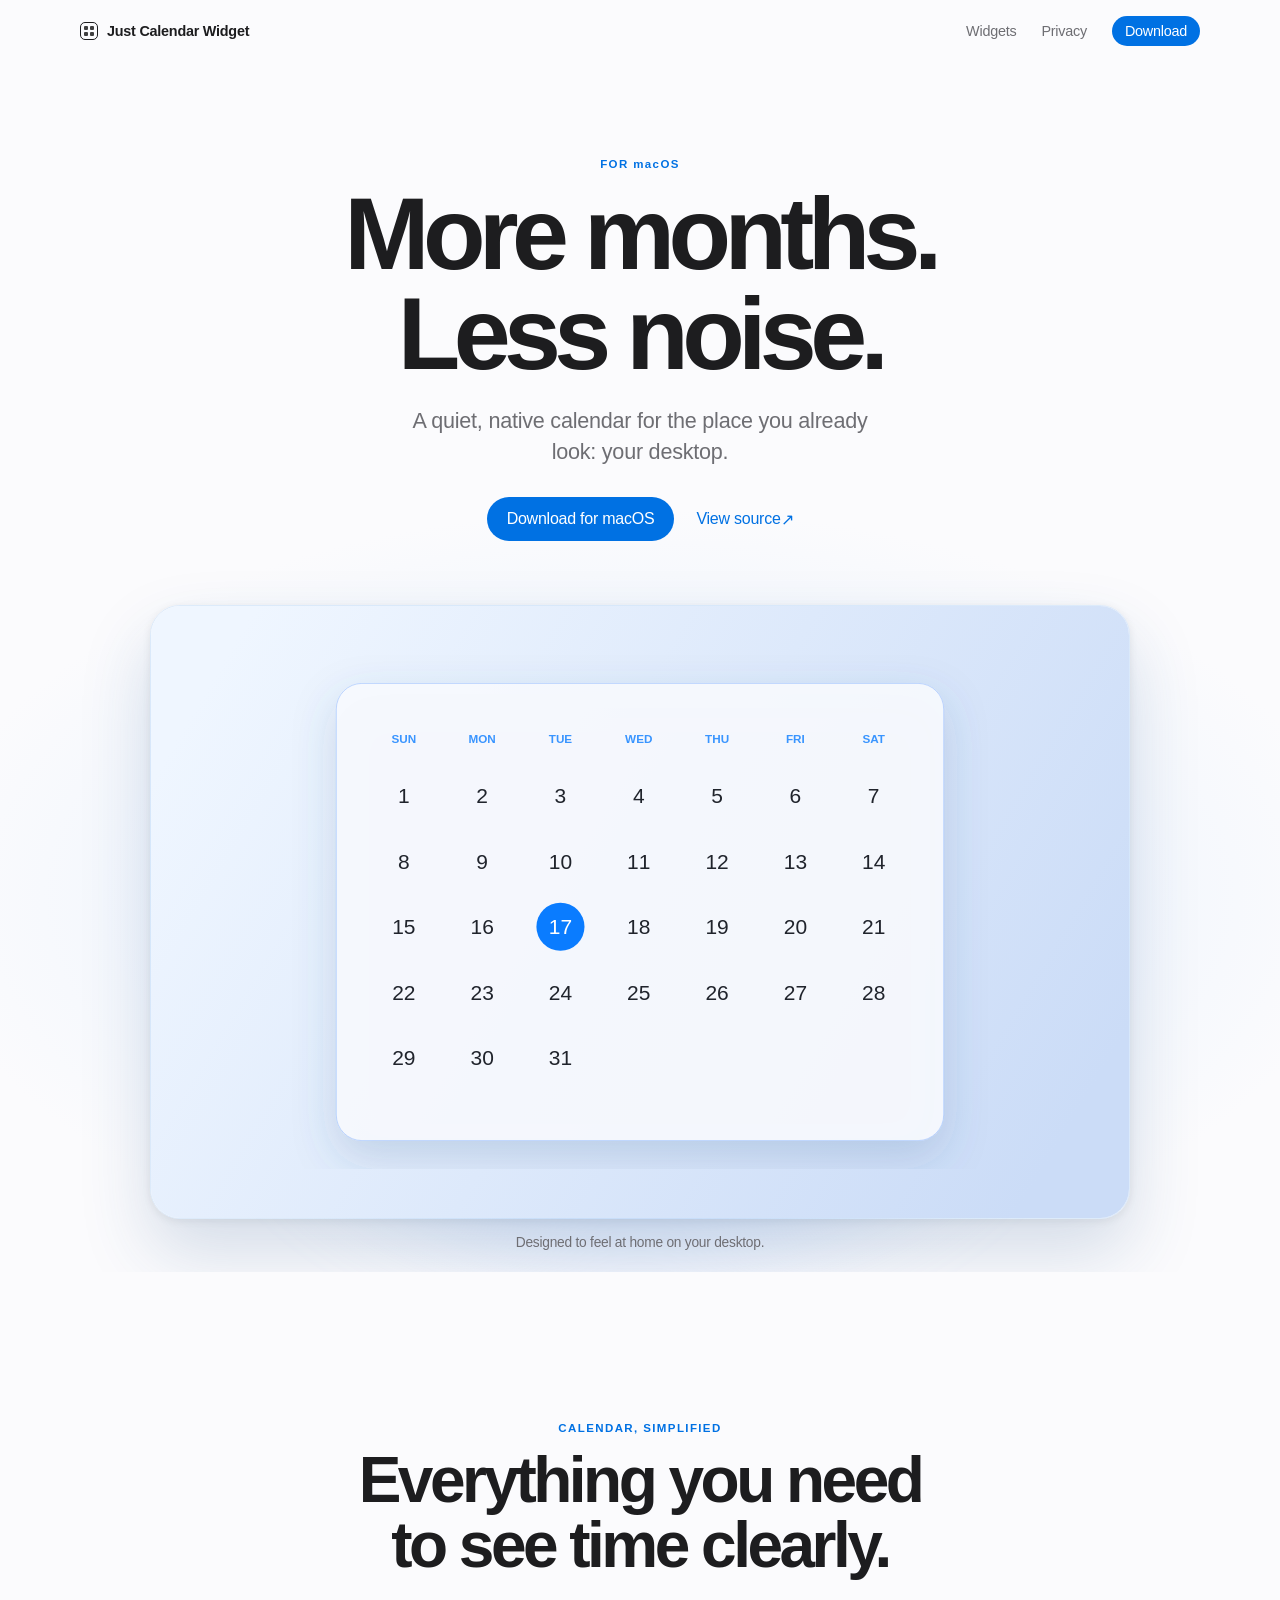
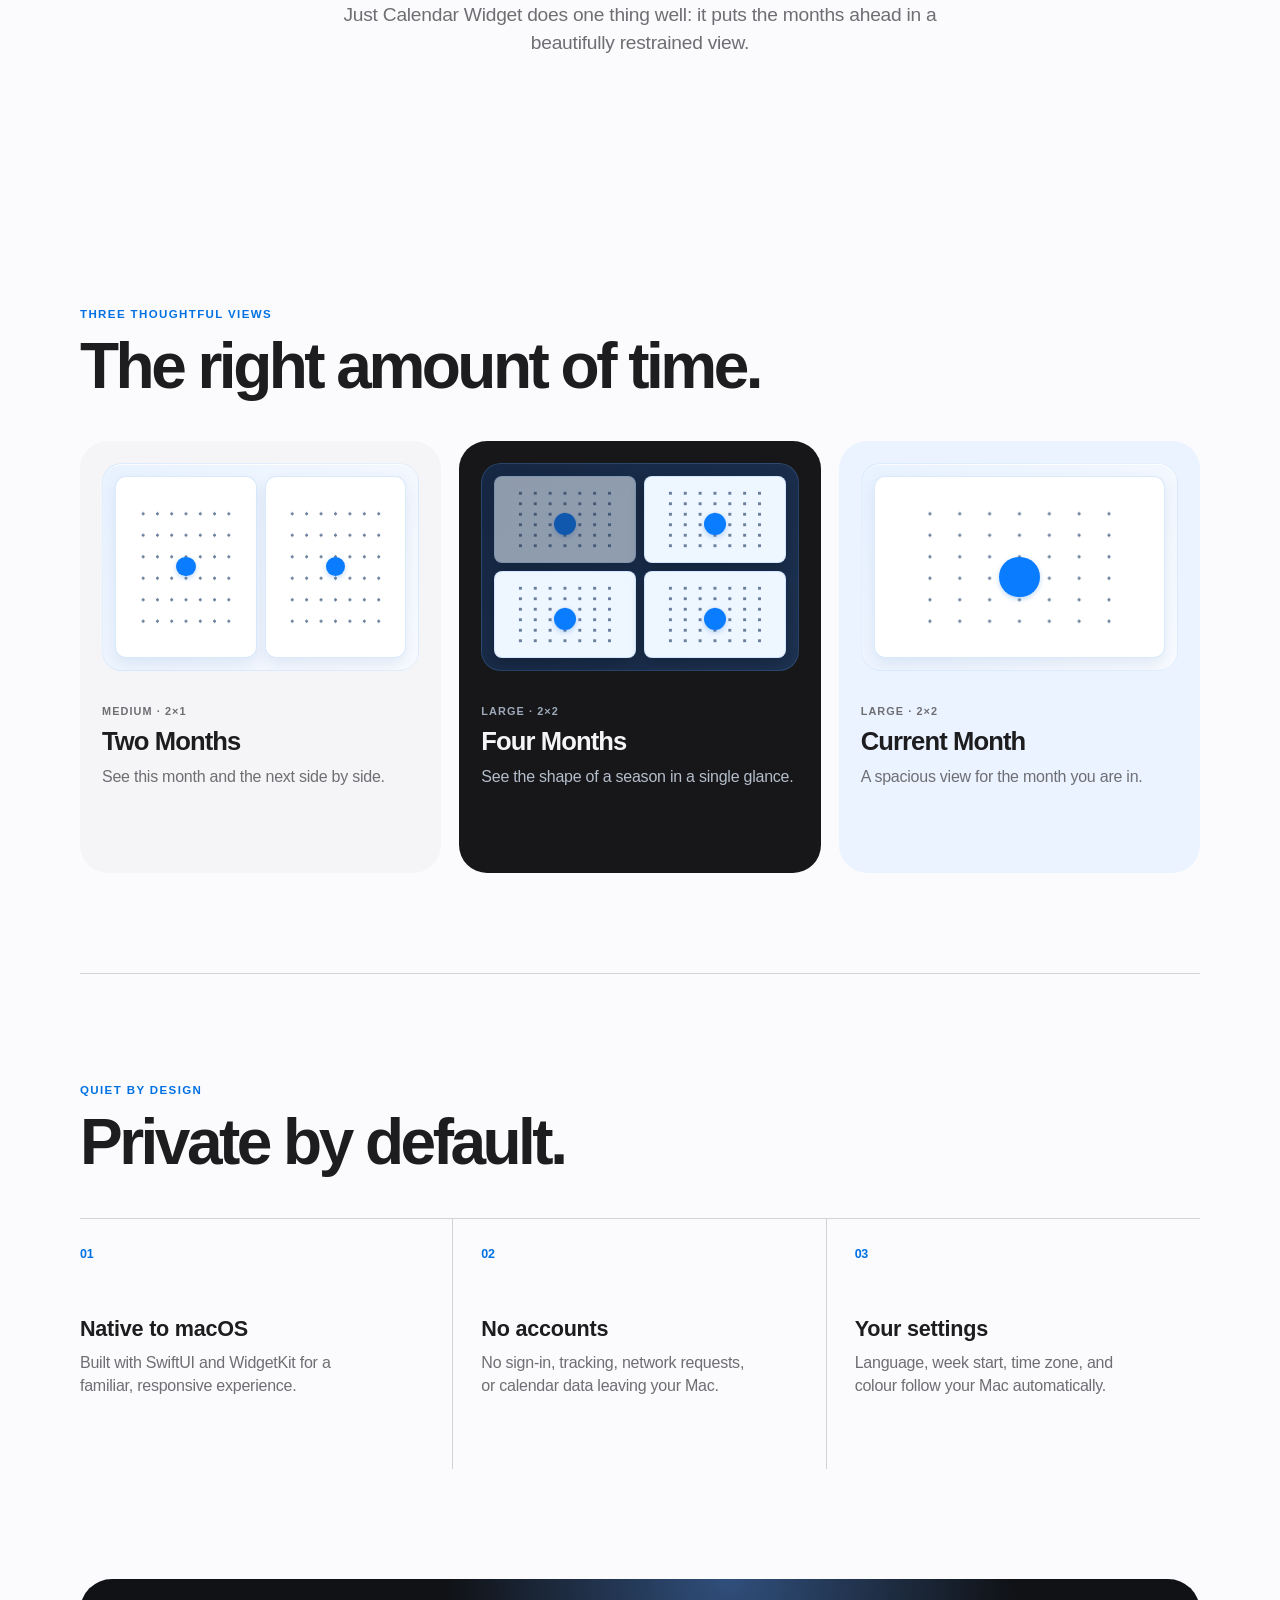
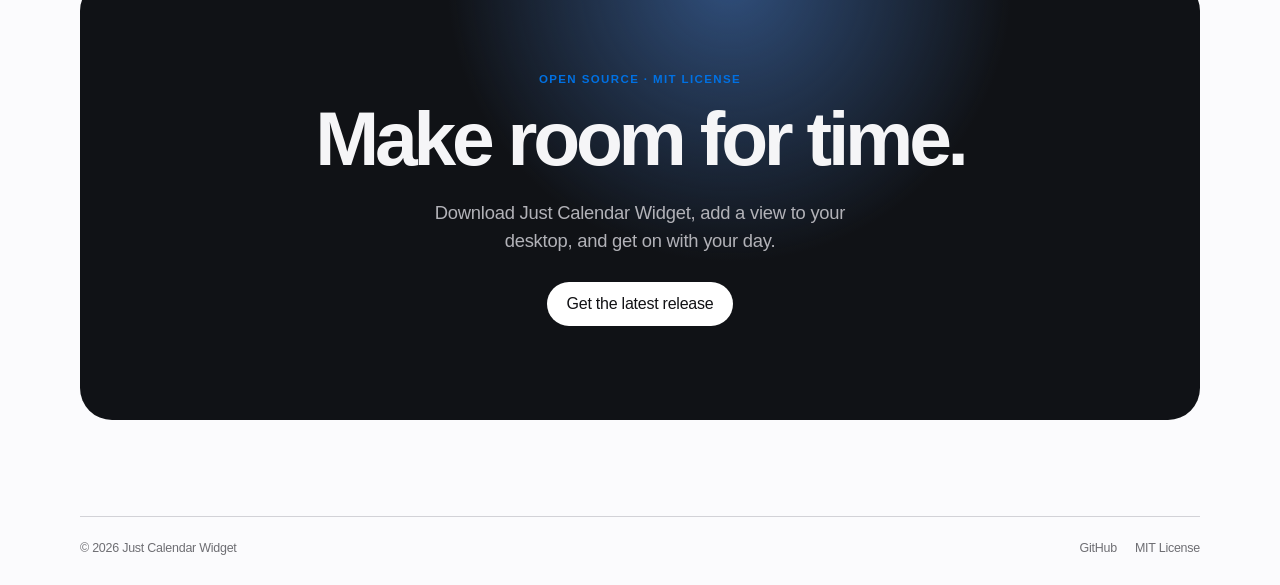
==== commit 343cf28c: "feat(widget): simplify calendar layout and open selected day in Calendar Remove widget headers, mont" ====
--- a/docs/index.html
+++ b/docs/index.html
@@ -34,7 +34,7 @@
         </div>
 
         <figure class="product-preview">
-          <img src="images/widget-preview.png" width="1586" height="992" alt="Just Calendar Widget showing a spacious month view with the current day highlighted in blue" />
+          <img src="images/calendar-widget-preview.svg" width="1586" height="992" alt="Just Calendar Widget showing a spacious calendar grid without a header or navigation controls, with the current day highlighted in blue" />
           <figcaption>Designed to feel at home on your desktop.</figcaption>
         </figure>
       </section>
--- a/docs/styles.css
+++ b/docs/styles.css
@@ -55,18 +55,17 @@
 .option { min-height: 432px; padding: 22px; border-radius: 28px; background: var(--surface); }
 .option:nth-child(2) { color: #f5f5f7; background: #17171a; }
 .option-current { background: #eaf3ff; }
-.layout-preview { display: grid; min-height: 208px; gap: 10px; margin-bottom: 34px; padding: 16px; overflow: hidden; border: 1px solid rgba(0, 113, 227, .08); border-radius: 20px; background: linear-gradient(135deg, #e8f2ff, #f9fbff); box-shadow: inset 0 1px rgba(255, 255, 255, .82); }
+.layout-preview { display: grid; min-height: 208px; gap: 8px; margin-bottom: 34px; padding: 12px; overflow: hidden; border: 1px solid rgba(0, 113, 227, .08); border-radius: 20px; background: linear-gradient(135deg, #e8f2ff, #f9fbff); box-shadow: inset 0 1px rgba(255, 255, 255, .82); }
 .layout-two { grid-template-columns: repeat(2, 1fr); }
 .layout-four { grid-template-columns: repeat(2, 1fr); grid-template-rows: repeat(2, 1fr); }
 .layout-current { grid-template-columns: 1fr; }
 .layout-month { position: relative; display: block; min-width: 0; border: 1px solid rgba(0, 113, 227, .15); border-radius: 11px; background: #fff; box-shadow: 0 7px 16px rgba(0, 68, 145, .09); }
-.layout-month::before { position: absolute; top: 12%; right: 13%; left: 13%; height: 8%; border-radius: 99px; background: #0a7cff; content: ""; }
-.layout-month::after { position: absolute; top: 31%; right: 13%; bottom: 12%; left: 13%; border-radius: 4px; background-image: radial-gradient(circle, #a8bfdc 1.4px, transparent 1.7px); background-position: center; background-size: 20% 22%; content: ""; }
+.layout-month::before { position: absolute; inset: 14%; border-radius: 4px; background-image: radial-gradient(circle, #697f9c 1.4px, transparent 1.7px); background-size: 14.2857% 16.6667%; content: ""; }
+.layout-month::after { position: absolute; top: 44%; left: 43%; width: 14%; aspect-ratio: 1; border-radius: 50%; background: #0a7cff; box-shadow: 0 2px 5px rgba(0, 102, 216, .25); content: ""; }
 .layout-four .layout-month { border-radius: 8px; }
-.layout-four .layout-month::before { top: 14%; height: 7%; }
-.layout-four .layout-month::after { top: 34%; background-size: 25% 27%; }
-.layout-current .layout-month::before { top: 10%; right: 9%; left: 9%; height: 6%; }
-.layout-current .layout-month::after { top: 25%; right: 9%; bottom: 10%; left: 9%; background-size: 14.28% 18%; }
+.layout-four .layout-month::before { inset: 13%; background-size: 14.2857% 16.6667%; }
+.layout-four .layout-month::after { top: 42%; left: 42%; width: 16%; }
+.layout-four .layout-month:first-child { opacity: .56; }
 .option:nth-child(2) .layout-preview { border-color: rgba(112, 176, 255, .18); background: linear-gradient(135deg, #152742, #1d3252); box-shadow: none; }
 .option:nth-child(2) .layout-month { border-color: rgba(149, 196, 255, .32); background: #eef6ff; box-shadow: 0 7px 16px rgba(0, 0, 0, .22); }
 .option-size { margin: 0 0 10px; color: var(--muted); font-size: .68rem; font-weight: 700; letter-spacing: .1em; }
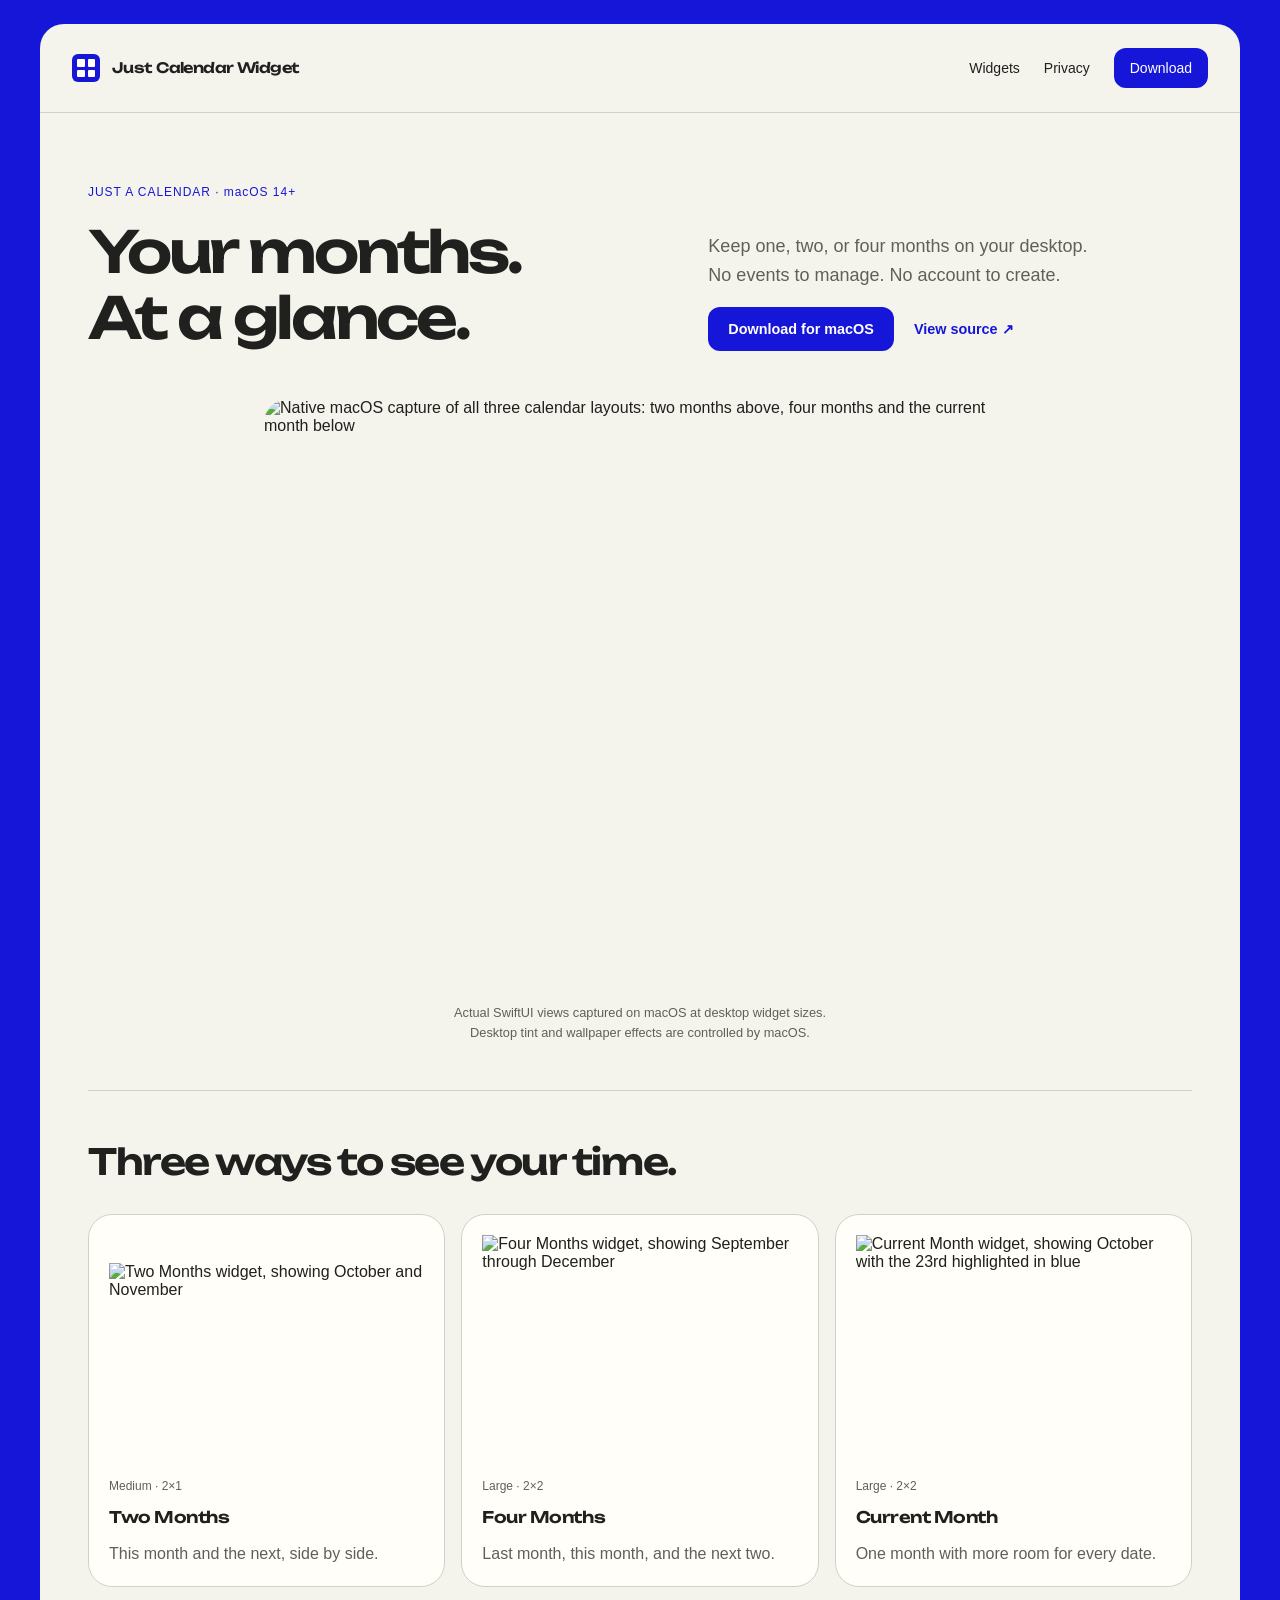
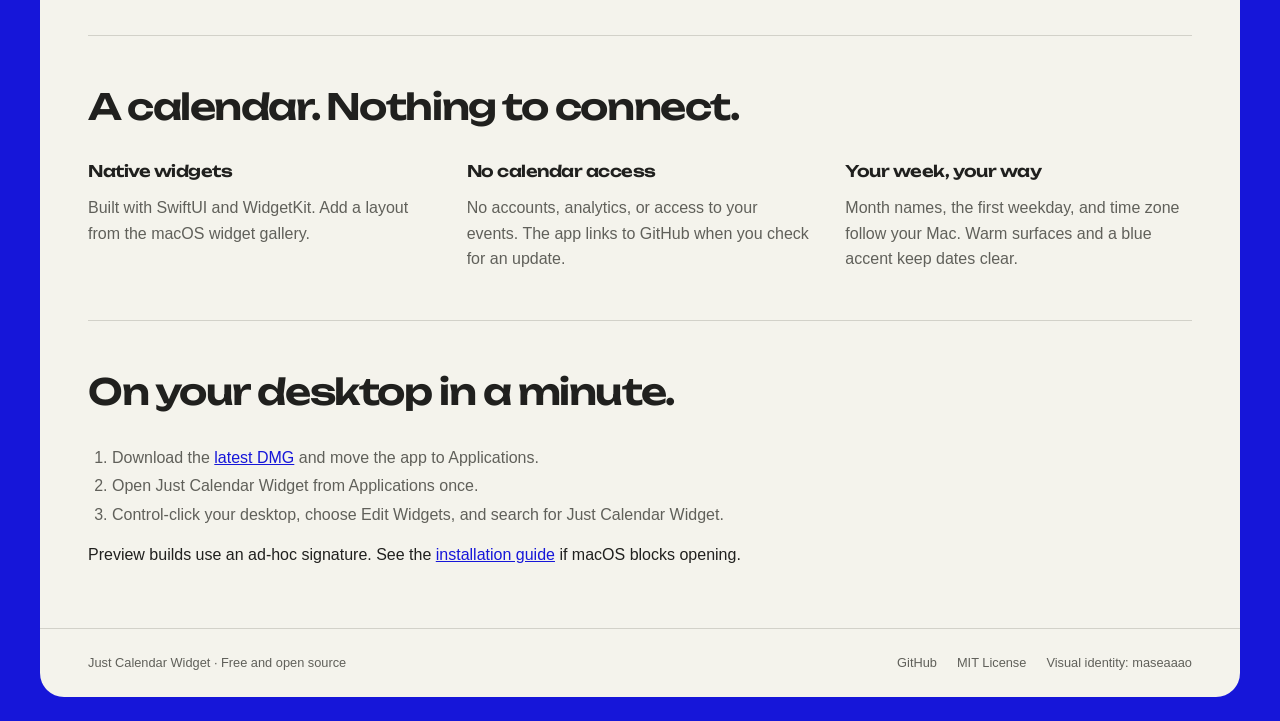
==== commit 6130e50c: "Refresh calendars with maseaaao identity and capture native macOS views" ====
--- a/docs/index.html
+++ b/docs/index.html
@@ -3,14 +3,13 @@
   <head>
     <meta charset="utf-8" />
     <meta name="viewport" content="width=device-width, initial-scale=1" />
-    <meta name="description" content="Just Calendar Widget — a quiet, native calendar for your macOS desktop." />
-    <meta name="theme-color" content="#f5f5f7" />
+    <meta name="description" content="Three native calendar widgets for macOS. No accounts, events, or subscriptions." />
+    <meta name="theme-color" content="#1616d9" />
     <title>Just Calendar Widget</title>
     <link rel="stylesheet" href="styles.css" />
   </head>
   <body>
     <a class="skip-link" href="#main">Skip to content</a>
-
     <header class="site-header">
       <a class="brand" href="#top" aria-label="Just Calendar Widget home">
         <span class="brand-mark" aria-hidden="true"><i></i><i></i><i></i><i></i></span>
@@ -22,80 +21,70 @@
         <a class="nav-download" href="https://github.com/maxxborer/just-calendar-widget/releases">Download</a>
       </nav>
     </header>
-
     <main id="main">
       <section class="hero" id="top" aria-labelledby="hero-title">
-        <p class="eyebrow">FOR macOS</p>
-        <h1 id="hero-title">More months.<br />Less noise.</h1>
-        <p class="hero-copy">A quiet, native calendar for the place you already look: your desktop.</p>
-        <div class="hero-actions">
-          <a class="button button-primary" href="https://github.com/maxxborer/just-calendar-widget/releases">Download for macOS</a>
-          <a class="button button-text" href="https://github.com/maxxborer/just-calendar-widget">View source <span aria-hidden="true">↗</span></a>
+        <div class="hero-heading">
+          <div>
+            <p class="eyebrow">JUST A CALENDAR · macOS 14+</p>
+            <h1 id="hero-title">Your months.<br />At a glance.</h1>
+          </div>
+          <div>
+            <p class="hero-copy">Keep one, two, or four months on your desktop. No events to manage. No account to create.</p>
+            <div class="hero-actions">
+              <a class="button button-primary" href="https://github.com/maxxborer/just-calendar-widget/releases">Download for macOS</a>
+              <a class="button button-text" href="https://github.com/maxxborer/just-calendar-widget">View source ↗</a>
+            </div>
+          </div>
         </div>
-
         <figure class="product-preview">
-          <img src="images/calendar-widget-preview.svg" width="1586" height="992" alt="Just Calendar Widget showing a spacious calendar grid without a header or navigation controls, with the current day highlighted in blue" />
-          <figcaption>Designed to feel at home on your desktop.</figcaption>
+          <img src="images/widgets-macos.png" width="752" height="588" alt="Native macOS capture of all three calendar layouts: two months above, four months and the current month below" />
+          <figcaption>Actual SwiftUI views captured on macOS at desktop widget sizes.<br />Desktop tint and wallpaper effects are controlled by macOS.</figcaption>
         </figure>
       </section>
-
-      <section class="statement" aria-labelledby="statement-title">
-        <p class="eyebrow">CALENDAR, SIMPLIFIED</p>
-        <h2 id="statement-title">Everything you need<br />to see time clearly.</h2>
-        <p>Just Calendar Widget does one thing well: it puts the months ahead in a beautifully restrained view.</p>
-      </section>
-
       <section class="widgets" id="widgets" aria-labelledby="widgets-title">
-        <div class="section-heading">
-          <p class="eyebrow">THREE THOUGHTFUL VIEWS</p>
-          <h2 id="widgets-title">The right amount of time.</h2>
-        </div>
+        <h2 id="widgets-title">Three ways to see your time.</h2>
         <div class="widget-options">
-          <article class="option option-wide">
-            <div class="layout-preview layout-two" aria-hidden="true">
-              <span class="layout-month"></span><span class="layout-month"></span>
-            </div>
-            <p class="option-size">MEDIUM · 2×1</p>
+          <article class="option">
+            <div class="option-image"><img src="images/two-months-macos.png" width="344" height="164" loading="lazy" alt="Two Months widget, showing October and November" /></div>
+            <p class="option-size">Medium · 2×1</p>
             <h3>Two Months</h3>
-            <p>See this month and the next side by side.</p>
+            <p>This month and the next, side by side.</p>
           </article>
-          <article class="option option-square">
-            <div class="layout-preview layout-four" aria-hidden="true">
-              <span class="layout-month"></span><span class="layout-month"></span><span class="layout-month"></span><span class="layout-month"></span>
-            </div>
-            <p class="option-size">LARGE · 2×2</p>
+          <article class="option">
+            <div class="option-image"><img src="images/four-months-macos.png" width="344" height="360" loading="lazy" alt="Four Months widget, showing September through December" /></div>
+            <p class="option-size">Large · 2×2</p>
             <h3>Four Months</h3>
-            <p>See the shape of a season in a single glance.</p>
+            <p>Last month, this month, and the next two.</p>
           </article>
-          <article class="option option-square option-current">
-            <div class="layout-preview layout-current" aria-hidden="true"><span class="layout-month"></span></div>
-            <p class="option-size">LARGE · 2×2</p>
+          <article class="option">
+            <div class="option-image"><img src="images/current-month-macos.png" width="344" height="360" loading="lazy" alt="Current Month widget, showing October with the 23rd highlighted in blue" /></div>
+            <p class="option-size">Large · 2×2</p>
             <h3>Current Month</h3>
-            <p>A spacious view for the month you are in.</p>
+            <p>One month with more room for every date.</p>
           </article>
         </div>
       </section>
-
       <section class="features" id="privacy" aria-labelledby="features-title">
-        <div class="section-heading"><p class="eyebrow">QUIET BY DESIGN</p><h2 id="features-title">Private by default.</h2></div>
+        <h2 id="features-title">A calendar. Nothing to connect.</h2>
         <div class="feature-list">
-          <article><span class="feature-number">01</span><h3>Native to macOS</h3><p>Built with SwiftUI and WidgetKit for a familiar, responsive experience.</p></article>
-          <article><span class="feature-number">02</span><h3>No accounts</h3><p>No sign-in, tracking, network requests, or calendar data leaving your Mac.</p></article>
-          <article><span class="feature-number">03</span><h3>Your settings</h3><p>Language, week start, time zone, and colour follow your Mac automatically.</p></article>
+          <article><h3>Native widgets</h3><p>Built with SwiftUI and WidgetKit. Add a layout from the macOS widget gallery.</p></article>
+          <article><h3>No calendar access</h3><p>No accounts, analytics, or access to your events. The app links to GitHub when you check for an update.</p></article>
+          <article><h3>Your week, your way</h3><p>Month names, the first weekday, and time zone follow your Mac. Warm surfaces and a blue accent keep dates clear.</p></article>
         </div>
       </section>
-
-      <section class="cta" aria-labelledby="cta-title">
-        <p class="eyebrow">OPEN SOURCE · MIT LICENSE</p>
-        <h2 id="cta-title">Make room for time.</h2>
-        <p>Download Just Calendar Widget, add a view to your desktop, and get on with your day.</p>
-        <a class="button button-primary" href="https://github.com/maxxborer/just-calendar-widget/releases">Get the latest release</a>
+      <section class="install" aria-labelledby="install-title">
+        <h2 id="install-title">On your desktop in a minute.</h2>
+        <ol>
+          <li>Download the <a href="https://github.com/maxxborer/just-calendar-widget/releases">latest DMG</a> and move the app to Applications.</li>
+          <li>Open Just Calendar Widget from Applications once.</li>
+          <li>Control-click your desktop, choose Edit Widgets, and search for Just Calendar Widget.</li>
+        </ol>
+        <p>Preview builds use an ad-hoc signature. See the <a href="https://github.com/maxxborer/just-calendar-widget#install">installation guide</a> if macOS blocks opening.</p>
       </section>
     </main>
-
     <footer>
-      <span>© 2026 Just Calendar Widget</span>
-      <span><a href="https://github.com/maxxborer/just-calendar-widget">GitHub</a><a href="https://github.com/maxxborer/just-calendar-widget/blob/main/LICENSE">MIT License</a></span>
+      <span>Just Calendar Widget · Free and open source</span>
+      <span><a href="https://github.com/maxxborer/just-calendar-widget">GitHub</a><a href="https://github.com/maxxborer/just-calendar-widget/blob/main/LICENSE">MIT License</a><a href="https://github.com/maseaaao/maseaaao.tv">Visual identity: maseaaao</a></span>
     </footer>
   </body>
 </html>
--- a/docs/styles.css
+++ b/docs/styles.css
@@ -1,124 +1,96 @@
-:root {
-  color-scheme: light dark;
-  --ink: #1d1d1f;
-  --muted: #6e6e73;
-  --canvas: #fbfbfd;
-  --surface: #f5f5f7;
-  --line: #d2d2d7;
-  --blue: #0071e3;
-  --blue-hover: #0077ed;
-  font-family: -apple-system, BlinkMacSystemFont, "SF Pro Display", "Helvetica Neue", Arial, sans-serif;
+@font-face {
+  font-family: Unbounded;
+  src: url('fonts/unbounded-600.woff2') format('woff2');
+  font-style: normal;
+  font-weight: 600;
+  font-display: swap;
 }
 
+/* Identity: https://github.com/maseaaao/maseaaao.tv/tree/main/packages/design */
+:root {
+  color-scheme: light;
+  --brand: #1616d9;
+  --surface: #f4f3ec;
+  --field: #fffef8;
+  --ink: #20201e;
+  --muted: #60605a;
+  --line: #d2d1c9;
+  --hover: #1010a9;
+  font-family: Arial, sans-serif;
+  color: var(--ink);
+  background: var(--brand);
+}
 * { box-sizing: border-box; }
 html { scroll-behavior: smooth; }
-body { margin: 0; background: var(--canvas); color: var(--ink); letter-spacing: -.015em; }
+body { margin: 0; padding: 24px; }
 a { color: inherit; text-decoration: none; }
-a:focus-visible { outline: 3px solid var(--blue); outline-offset: 4px; }
-.skip-link { position: fixed; top: -4rem; left: 1rem; z-index: 10; padding: .75rem 1rem; border-radius: 0 0 .75rem .75rem; background: var(--ink); color: #fff; }
-.skip-link:focus { top: 0; }
-
-.site-header { width: min(1120px, calc(100% - 48px)); height: 62px; margin: 0 auto; display: flex; align-items: center; justify-content: space-between; font-size: .9rem; }
-.brand { display: inline-flex; align-items: center; gap: 9px; font-weight: 600; }
-.brand-mark { display: grid; width: 18px; height: 18px; grid-template-columns: repeat(2, 1fr); gap: 2px; padding: 3px; border: 1.8px solid currentColor; border-radius: 5px; }
-.brand-mark i { border-radius: 1px; background: currentColor; opacity: .85; }
-nav { display: flex; align-items: center; gap: 25px; color: var(--muted); }
-nav a:hover { color: var(--ink); }
-.nav-download { padding: 7px 13px; border-radius: 999px; background: var(--blue); color: #fff; }
-.nav-download:hover { background: var(--blue-hover); color: #fff; }
-
-.hero { overflow: hidden; padding: 96px 24px 0; text-align: center; background: radial-gradient(ellipse 56% 32% at 50% 69%, #e3efff 0%, transparent 100%), var(--canvas); }
-.eyebrow { margin: 0 0 14px; color: var(--blue); font-size: .72rem; font-weight: 700; letter-spacing: .12em; }
+a:focus-visible { outline: 3px solid var(--brand); outline-offset: 5px; }
+a:hover { text-decoration: underline; text-underline-offset: .2em; }
 h1, h2, h3, p { margin-top: 0; }
-h1 { margin-bottom: 20px; font-size: clamp(3.2rem, 8vw, 6.6rem); line-height: .98; letter-spacing: -.065em; }
-.hero-copy { max-width: 490px; margin: 0 auto; color: var(--muted); font-size: clamp(1.15rem, 2vw, 1.35rem); line-height: 1.45; }
-.hero-actions { display: flex; align-items: center; justify-content: center; gap: 22px; margin: 30px 0 64px; }
-.button { display: inline-flex; align-items: center; justify-content: center; min-height: 44px; font-size: 1rem; font-weight: 500; }
-.button-primary { padding: 0 20px; border-radius: 999px; background: var(--blue); color: #fff; }
-.button-primary:hover { background: var(--blue-hover); }
-.button-text { color: var(--blue); }
-.button-text:hover { text-decoration: underline; }
-
-.product-preview { position: relative; width: min(100%, 980px); margin: 0 auto; padding: 0 0 22px; }
-.product-preview::before { position: absolute; inset: 19% 12% 4%; z-index: 0; border-radius: 50%; background: #b7d1fa; filter: blur(54px); content: ""; opacity: .46; }
-.product-preview img { position: relative; z-index: 1; display: block; width: 100%; height: auto; border: 1px solid rgba(0, 113, 227, .12); border-radius: 30px; box-shadow: 0 34px 70px rgba(37, 82, 137, .18), 0 2px 8px rgba(29, 29, 31, .08); }
-.product-preview figcaption { position: relative; z-index: 1; margin-top: 16px; color: var(--muted); font-size: .86rem; }
-
-.statement, .widgets, .features, .cta { width: min(1120px, calc(100% - 48px)); margin: 0 auto; }
-.statement { max-width: 820px; padding: 150px 0; text-align: center; }
-.statement h2, .section-heading h2, .cta h2 { margin-bottom: 22px; font-size: clamp(2.4rem, 5vw, 4.5rem); line-height: 1.02; letter-spacing: -.055em; }
-.statement > p:last-child { max-width: 600px; margin: 0 auto; color: var(--muted); font-size: 1.2rem; line-height: 1.5; }
-
-.widgets { padding: 100px 0; }
-.section-heading { margin-bottom: 42px; }
-.widget-options { display: grid; grid-template-columns: repeat(3, 1fr); gap: 18px; }
-.option { min-height: 432px; padding: 22px; border-radius: 28px; background: var(--surface); }
-.option:nth-child(2) { color: #f5f5f7; background: #17171a; }
-.option-current { background: #eaf3ff; }
-.layout-preview { display: grid; min-height: 208px; gap: 8px; margin-bottom: 34px; padding: 12px; overflow: hidden; border: 1px solid rgba(0, 113, 227, .08); border-radius: 20px; background: linear-gradient(135deg, #e8f2ff, #f9fbff); box-shadow: inset 0 1px rgba(255, 255, 255, .82); }
-.layout-two { grid-template-columns: repeat(2, 1fr); }
-.layout-four { grid-template-columns: repeat(2, 1fr); grid-template-rows: repeat(2, 1fr); }
-.layout-current { grid-template-columns: 1fr; }
-.layout-month { position: relative; display: block; min-width: 0; border: 1px solid rgba(0, 113, 227, .15); border-radius: 11px; background: #fff; box-shadow: 0 7px 16px rgba(0, 68, 145, .09); }
-.layout-month::before { position: absolute; inset: 14%; border-radius: 4px; background-image: radial-gradient(circle, #697f9c 1.4px, transparent 1.7px); background-size: 14.2857% 16.6667%; content: ""; }
-.layout-month::after { position: absolute; top: 44%; left: 43%; width: 14%; aspect-ratio: 1; border-radius: 50%; background: #0a7cff; box-shadow: 0 2px 5px rgba(0, 102, 216, .25); content: ""; }
-.layout-four .layout-month { border-radius: 8px; }
-.layout-four .layout-month::before { inset: 13%; background-size: 14.2857% 16.6667%; }
-.layout-four .layout-month::after { top: 42%; left: 42%; width: 16%; }
-.layout-four .layout-month:first-child { opacity: .56; }
-.option:nth-child(2) .layout-preview { border-color: rgba(112, 176, 255, .18); background: linear-gradient(135deg, #152742, #1d3252); box-shadow: none; }
-.option:nth-child(2) .layout-month { border-color: rgba(149, 196, 255, .32); background: #eef6ff; box-shadow: 0 7px 16px rgba(0, 0, 0, .22); }
-.option-size { margin: 0 0 10px; color: var(--muted); font-size: .68rem; font-weight: 700; letter-spacing: .1em; }
-.option:nth-child(2) .option-size { color: #9ea9b9; }
-.option h3 { margin-bottom: 9px; font-size: 1.6rem; letter-spacing: -.035em; }
-.option > p:last-child { color: var(--muted); line-height: 1.45; }
-.option:nth-child(2) > p:last-child { color: #b4bdca; }
-
-.features { padding: 110px 0; border-top: 1px solid var(--line); }
-.feature-list { display: grid; grid-template-columns: repeat(3, 1fr); border-top: 1px solid var(--line); }
-.feature-list article { min-height: 250px; padding: 28px 28px 0 0; border-right: 1px solid var(--line); }
-.feature-list article + article { padding-left: 28px; }
-.feature-list article:last-child { border-right: 0; }
-.feature-number { display: block; margin-bottom: 55px; color: var(--blue); font-size: .78rem; font-weight: 700; }
-.feature-list h3 { margin-bottom: 9px; font-size: 1.35rem; }
-.feature-list p { max-width: 280px; color: var(--muted); line-height: 1.45; }
-
-.cta { margin-bottom: 96px; padding: 94px 24px; border-radius: 32px; background: radial-gradient(circle at 58% 0, #304f7c, transparent 36%), #101216; color: #f5f5f7; text-align: center; }
-.cta h2 { font-size: clamp(2.7rem, 6vw, 5.2rem); }
-.cta > p:not(.eyebrow) { max-width: 480px; margin: 0 auto 28px; color: #b2b2b8; font-size: 1.15rem; line-height: 1.5; }
-.cta .button-primary { background: #fff; color: #111114; }
-.cta .button-primary:hover { background: #e8e8ed; }
-footer { display: flex; width: min(1120px, calc(100% - 48px)); justify-content: space-between; gap: 18px; margin: 0 auto; padding: 24px 0 30px; border-top: 1px solid var(--line); color: var(--muted); font-size: .78rem; }
-footer span:last-child { display: flex; gap: 18px; }
-footer a:hover { color: var(--ink); }
-
-@media (max-width: 760px) {
-  .site-header { width: min(100% - 32px, 1120px); }
+h1, h2, h3, .brand { font-family: Unbounded, Arial, sans-serif; font-weight: 600; }
+.skip-link { position: fixed; top: -5rem; left: 2rem; z-index: 10; padding: 1rem; background: var(--field); border-radius: 12px; }
+.skip-link:focus { top: 1rem; }
+.site-header, main, footer { max-width: 1200px; margin-inline: auto; background: var(--surface); }
+.site-header { padding: 24px 32px; border-radius: 24px 24px 0 0; display: flex; align-items: center; justify-content: space-between; gap: 24px; border-bottom: 1px solid var(--line); }
+.brand { display: flex; align-items: center; gap: 12px; font-size: .9rem; letter-spacing: -.04em; }
+.brand-mark { width: 28px; height: 28px; display: grid; grid-template-columns: repeat(2, 1fr); gap: 3px; padding: 5px; background: var(--brand); border-radius: 6px; }
+.brand-mark i { background: var(--field); border-radius: 1px; }
+nav { display: flex; align-items: center; gap: 24px; font-size: .875rem; }
+.nav-download, .button-primary { background: var(--brand); color: white; border-radius: 12px; }
+.nav-download { padding: 12px 16px; }
+.nav-download:hover, .button-primary:hover { background: var(--hover); text-decoration: none; }
+.hero { padding: 72px 48px 48px; }
+.hero-heading { display: grid; grid-template-columns: 1.2fr 1fr; align-items: end; gap: 40px; margin-bottom: 48px; }
+.eyebrow { font-size: .75rem; letter-spacing: .08em; color: var(--brand); margin-bottom: 20px; }
+h1 { font-size: clamp(2.3rem, 4.5vw, 4.25rem); line-height: 1.15; letter-spacing: -.055em; margin-bottom: 0; }
+.hero-copy { font-size: 1.125rem; line-height: 1.6; color: var(--muted); max-width: 400px; }
+.hero-actions { display: flex; gap: 20px; align-items: center; flex-wrap: wrap; }
+.button { min-height: 44px; display: inline-flex; align-items: center; justify-content: center; font-size: .9rem; font-weight: bold; }
+.button-primary { padding: 14px 20px; }
+.button-text { color: var(--brand); }
+.product-preview { margin: 0; }
+.product-preview img { display: block; width: min(100%, 752px); height: auto; margin-inline: auto; border-radius: 24px; }
+figcaption { color: var(--muted); text-align: center; margin-top: 16px; font-size: .8rem; line-height: 1.5; }
+.widgets, .features, .install { margin-inline: 48px; padding: 48px 0; border-top: 1px solid var(--line); }
+h2 { font-size: clamp(1.5rem, 3vw, 2.25rem); line-height: 1.3; letter-spacing: -.04em; margin-bottom: 28px; }
+.widget-options { display: grid; grid-template-columns: repeat(3, minmax(0, 1fr)); gap: 16px; }
+.option { padding: 20px; background: var(--field); border: 1px solid var(--line); border-radius: 24px; }
+.option-image { height: 220px; display: flex; align-items: center; justify-content: center; margin-bottom: 24px; }
+.option-image img { width: 100%; max-height: 220px; object-fit: contain; }
+.option-size { font-size: .75rem; color: var(--muted); margin-bottom: 12px; }
+h3 { font-size: 1rem; line-height: 1.5; letter-spacing: -.03em; margin-bottom: 12px; }
+.option > p:last-child, .feature-list p { color: var(--muted); line-height: 1.6; margin-bottom: 0; }
+.feature-list { display: grid; grid-template-columns: repeat(3, minmax(0, 1fr)); gap: 32px; }
+.install ol { padding-left: 24px; line-height: 1.8; color: var(--muted); }
+.install a { color: var(--brand); text-decoration: underline; }
+footer { display: flex; gap: 24px; justify-content: space-between; padding: 24px 48px; border-top: 1px solid var(--line); border-radius: 0 0 24px 24px; font-size: .8rem; color: var(--muted); line-height: 1.6; }
+footer span:last-child { display: flex; gap: 20px; flex-wrap: wrap; }
+@media (max-width: 860px) {
+  .hero-heading { grid-template-columns: 1fr; gap: 24px; }
+  .hero-copy { max-width: 550px; }
+  .hero, .site-header { padding-inline: 24px; }
+  .widgets, .features, .install { margin-inline: 24px; }
+  .widget-options { grid-template-columns: 1fr; }
+  .option { display: grid; grid-template-columns: 1fr 1fr; column-gap: 24px; }
+  .option-image { grid-row: span 3; margin-bottom: 0; }
+  .option-size { align-self: end; }
+  footer { padding-inline: 24px; }
+}
+@media (max-width: 540px) {
+  body { padding: 8px; }
+  .site-header { padding: 20px 16px; gap: 12px; }
+  .brand { max-width: 180px; font-size: .75rem; }
+  .brand-mark { flex-shrink: 0; }
+  nav { gap: 0; }
   nav a:not(.nav-download) { display: none; }
-  .hero { padding-top: 72px; }
-  .hero-actions { flex-direction: column; gap: 16px; margin-bottom: 48px; }
-  .product-preview { width: min(100%, 640px); }
-  .product-preview img { border-radius: 20px; }
-  .statement, .widgets, .features, .cta { width: min(100% - 32px, 1120px); }
-  .statement { padding: 96px 0; }
-  .widget-options, .feature-list { grid-template-columns: 1fr; }
-  .option { min-height: auto; }
-  .layout-preview { min-height: 190px; }
-  .feature-list article, .feature-list article + article { min-height: auto; padding: 26px 0; border-right: 0; border-bottom: 1px solid var(--line); }
-  .feature-number { margin-bottom: 26px; }
-  .cta { margin-bottom: 42px; padding: 70px 20px; }
-  footer { width: min(100% - 32px, 1120px); flex-direction: column; }
+  .nav-download { padding: 10px; font-size: .75rem; }
+  .hero { padding: 40px 16px 32px; }
+  .hero-heading { margin-bottom: 32px; }
+  .hero-actions { gap: 16px; }
+  .widgets, .features, .install { margin-inline: 16px; padding-block: 32px; }
+  .option { display: block; }
+  .option-image { margin-bottom: 24px; }
+  .feature-list { grid-template-columns: 1fr; gap: 24px; }
+  footer { flex-direction: column; padding: 24px 16px; }
 }
-
-@media (prefers-color-scheme: dark) {
-  :root { --ink: #f5f5f7; --muted: #a1a1a6; --canvas: #000; --surface: #171719; --line: #424245; }
-  .hero { background: radial-gradient(ellipse 56% 32% at 50% 69%, #102846 0%, transparent 100%), var(--canvas); }
-  .product-preview::before { background: #194d91; opacity: .42; }
-  .product-preview img { border-color: rgba(126, 180, 255, .24); box-shadow: 0 34px 70px rgba(0, 0, 0, .44); }
-  .option-current { background: #10233d; }
-  .layout-preview { border-color: rgba(126, 180, 255, .16); background: linear-gradient(135deg, #142640, #1c3354); }
-  .layout-month { border-color: rgba(149, 196, 255, .28); }
-  footer a:hover, nav a:hover { color: #fff; }
-}
-
 @media (prefers-reduced-motion: reduce) { html { scroll-behavior: auto; } }
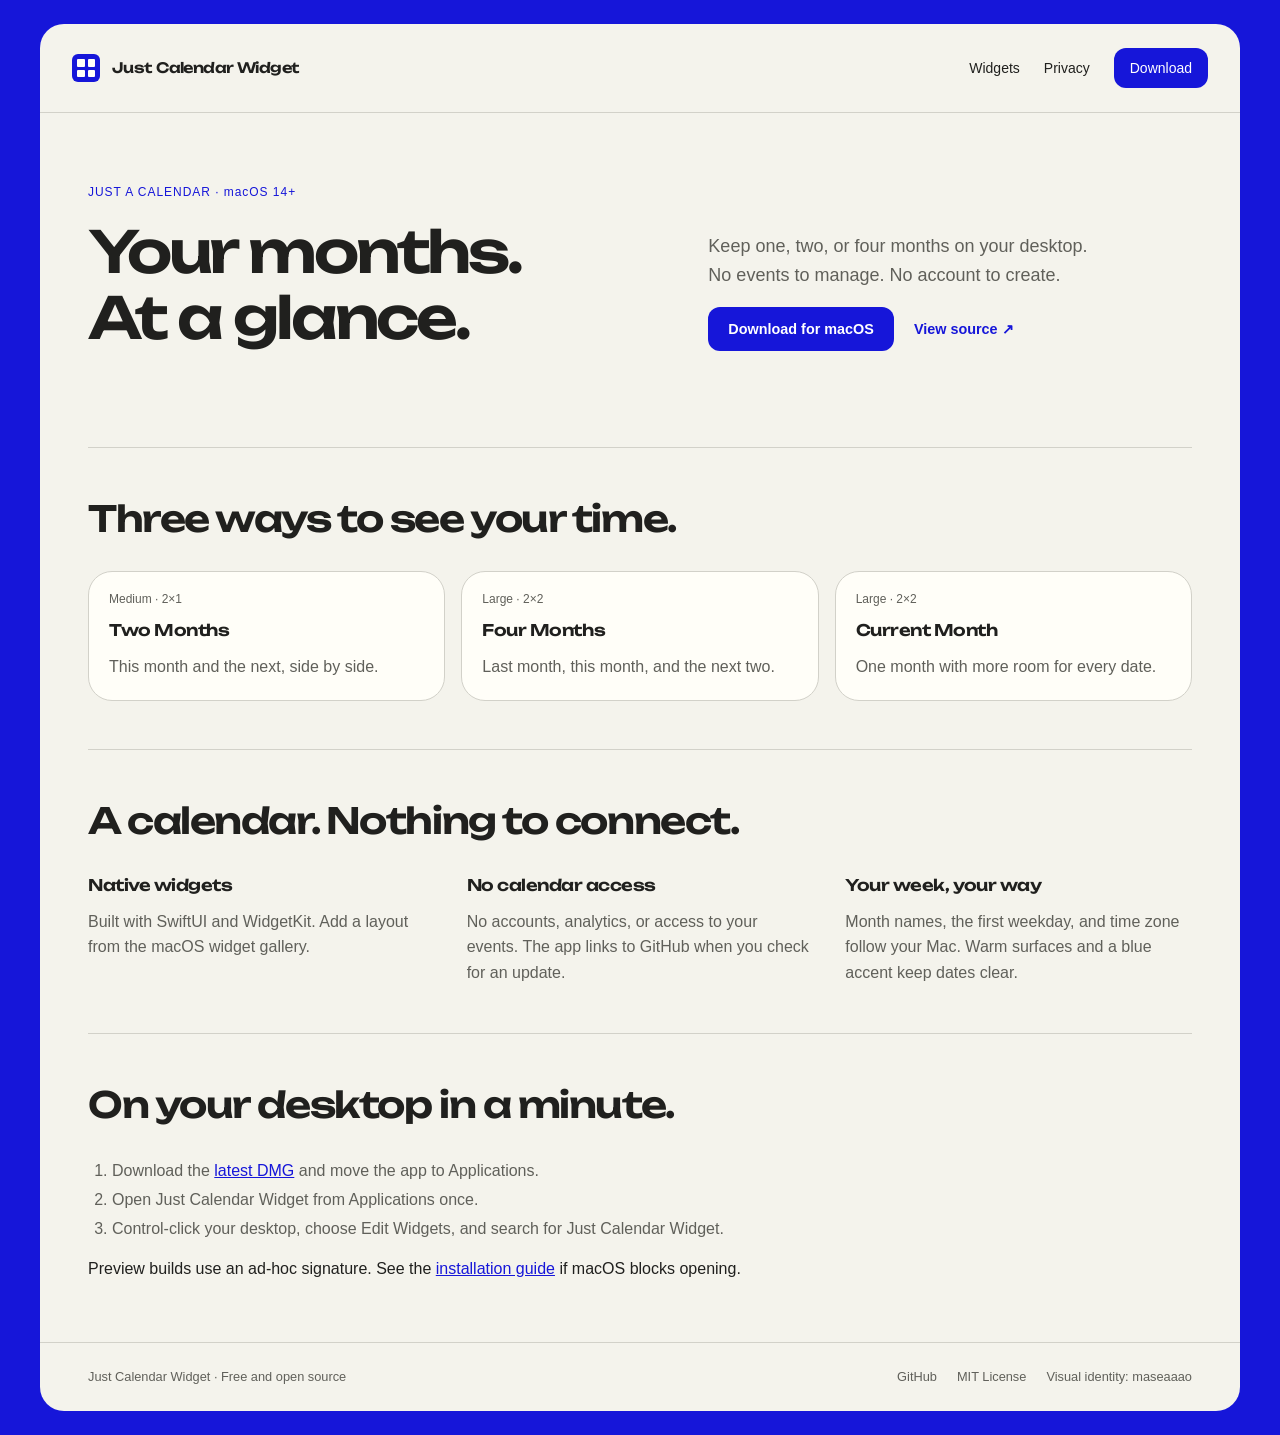
==== commit 738634ce: "Remove misleading previews and publish only verified native captures" ====
--- a/docs/index.html
+++ b/docs/index.html
@@ -36,28 +36,29 @@
             </div>
           </div>
         </div>
-        <figure class="product-preview">
-          <img src="images/widgets-macos.png" width="752" height="588" alt="Native macOS capture of all three calendar layouts: two months above, four months and the current month below" />
-          <figcaption>Actual SwiftUI views captured on macOS at desktop widget sizes.<br />Desktop tint and wallpaper effects are controlled by macOS.</figcaption>
-        </figure>
+        <!-- native-gallery:start -->
+        <!-- native-gallery:end -->
       </section>
       <section class="widgets" id="widgets" aria-labelledby="widgets-title">
         <h2 id="widgets-title">Three ways to see your time.</h2>
         <div class="widget-options">
           <article class="option">
-            <div class="option-image"><img src="images/two-months-macos.png" width="344" height="164" loading="lazy" alt="Two Months widget, showing October and November" /></div>
+            <!-- native-two:start -->
+            <!-- native-two:end -->
             <p class="option-size">Medium · 2×1</p>
             <h3>Two Months</h3>
             <p>This month and the next, side by side.</p>
           </article>
           <article class="option">
-            <div class="option-image"><img src="images/four-months-macos.png" width="344" height="360" loading="lazy" alt="Four Months widget, showing September through December" /></div>
+            <!-- native-four:start -->
+            <!-- native-four:end -->
             <p class="option-size">Large · 2×2</p>
             <h3>Four Months</h3>
             <p>Last month, this month, and the next two.</p>
           </article>
           <article class="option">
-            <div class="option-image"><img src="images/current-month-macos.png" width="344" height="360" loading="lazy" alt="Current Month widget, showing October with the 23rd highlighted in blue" /></div>
+            <!-- native-current:start -->
+            <!-- native-current:end -->
             <p class="option-size">Large · 2×2</p>
             <h3>Current Month</h3>
             <p>One month with more room for every date.</p>
--- a/docs/styles.css
+++ b/docs/styles.css
@@ -71,7 +71,7 @@
   .hero, .site-header { padding-inline: 24px; }
   .widgets, .features, .install { margin-inline: 24px; }
   .widget-options { grid-template-columns: 1fr; }
-  .option { display: grid; grid-template-columns: 1fr 1fr; column-gap: 24px; }
+  .option:has(.option-image) { display: grid; grid-template-columns: 1fr 1fr; column-gap: 24px; }
   .option-image { grid-row: span 3; margin-bottom: 0; }
   .option-size { align-self: end; }
   footer { padding-inline: 24px; }
@@ -88,7 +88,7 @@
   .hero-heading { margin-bottom: 32px; }
   .hero-actions { gap: 16px; }
   .widgets, .features, .install { margin-inline: 16px; padding-block: 32px; }
-  .option { display: block; }
+  .option:has(.option-image) { display: block; }
   .option-image { margin-bottom: 24px; }
   .feature-list { grid-template-columns: 1fr; gap: 24px; }
   footer { flex-direction: column; padding: 24px 16px; }
